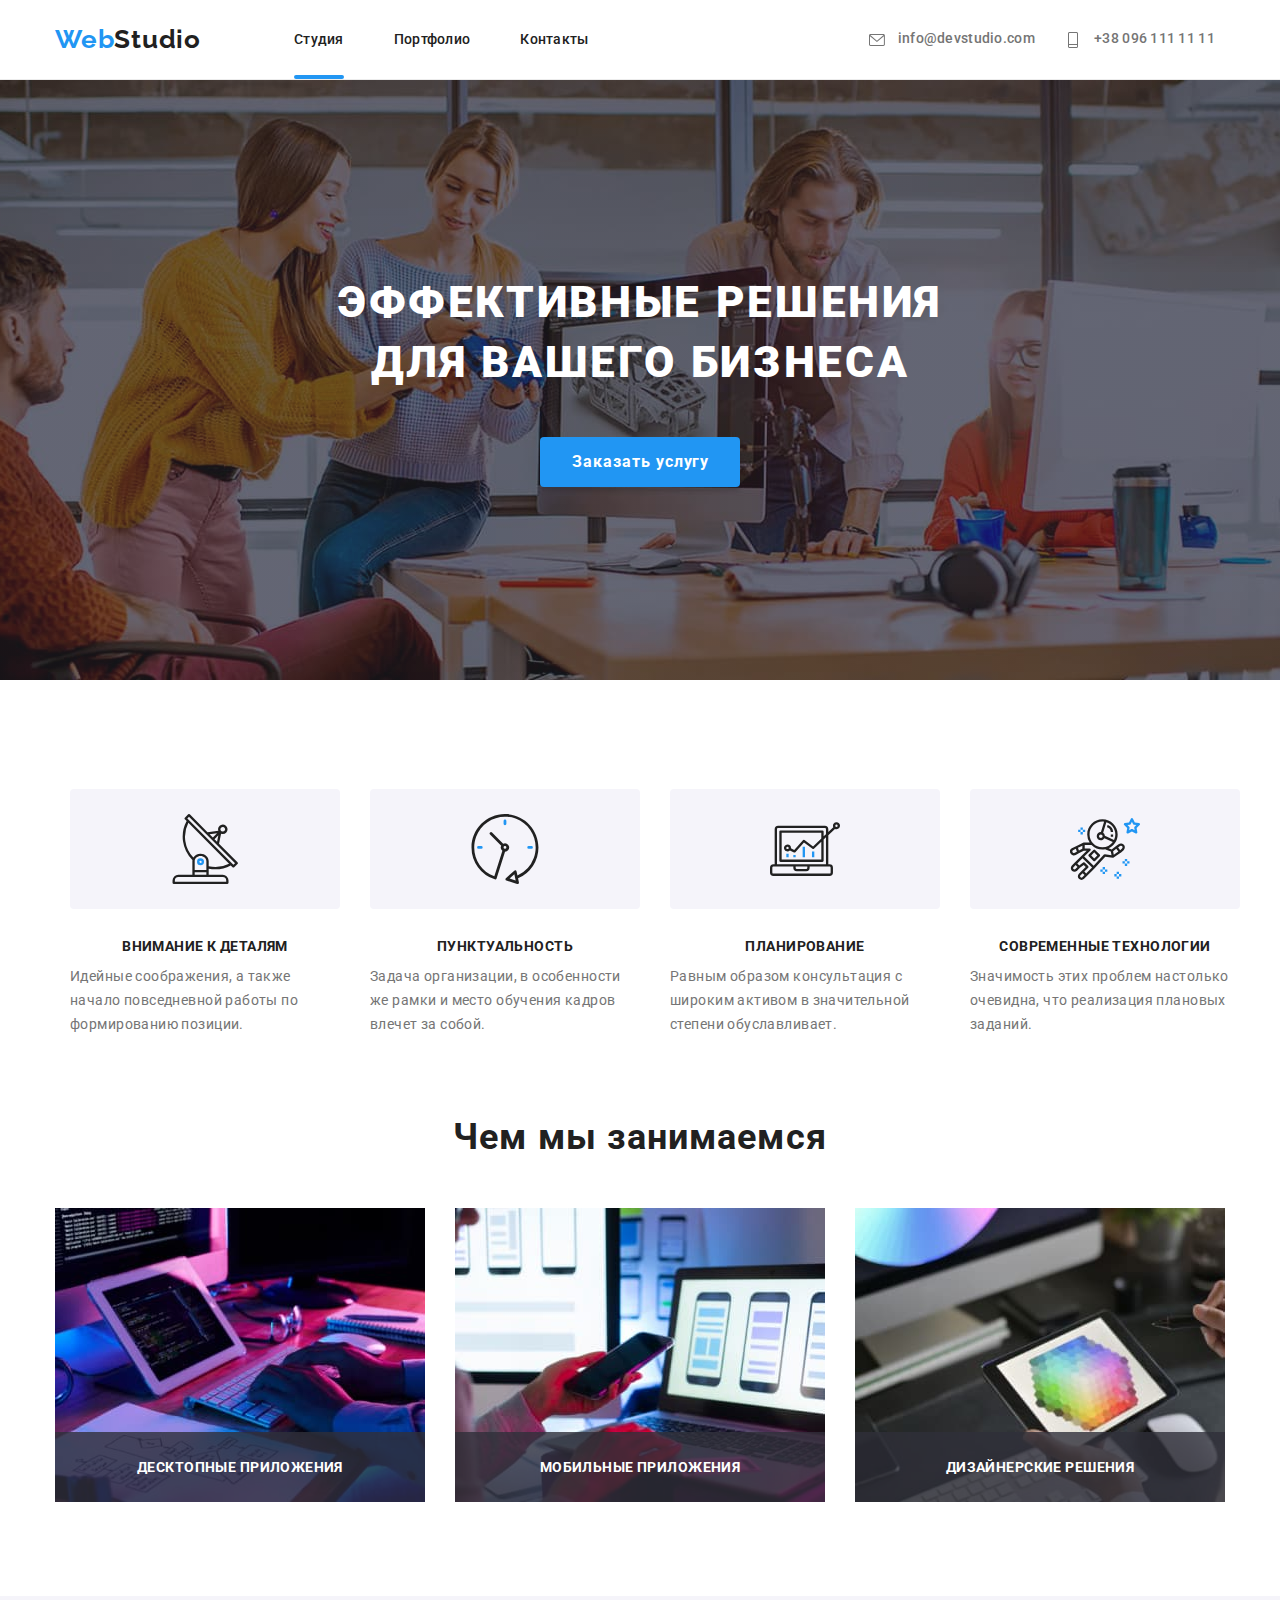
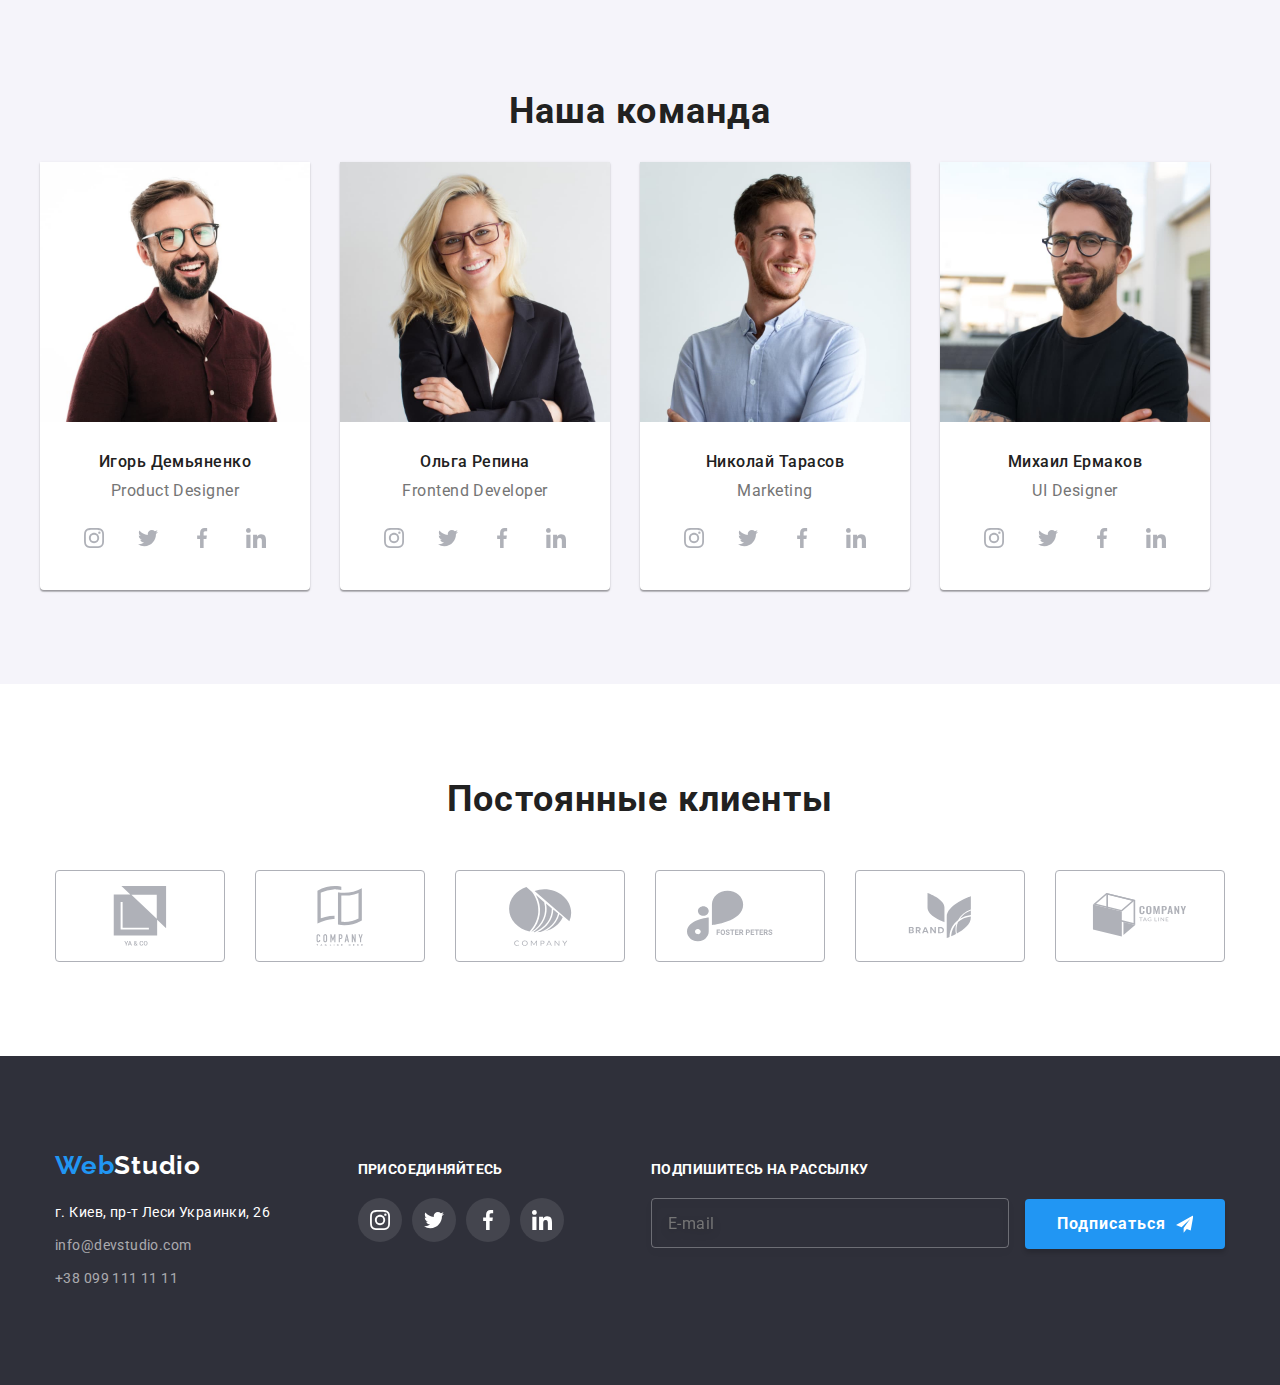
==== index.html @ fda8f85c "Initial commit" ====
<!DOCTYPE html>
<html lang="ru">
  <head>
    <meta charset="UTF-8" />
    <meta http-equiv="X-UA-Compatible" content="IE=edge" />
    <meta name="viewport" content="width=device-width, initial-scale=1.0" />
    <link
      rel="stylesheet"
      href="https://cdnjs.cloudflare.com/ajax/libs/modern-normalize/1.1.0/modern-normalize.css"
    />
    <link rel="stylesheet" href="./css/main.min.css" />
    <title>WebStudio - Главная</title>
  </head>
  <body>
    <header class="header">
      <div class="container header__flex-wrapper">
        <a class="link studio-logo" href="./index.html">
          <span>Web</span><span class="studio-logo__second-part--black">Studio</span>
        </a>

        <button class="menu-toggle menu-toggle__open js-open-menu">
          <svg class="icon menu-toggle__open-icon">
            <use href="./images/icons.svg#icon-habmurger-menu"></use>
          </svg>
        </button>

        <div class="menu-container js-menu-container" id="menu-container" data-menu>
          <div class="menu-container__inner-wrapper">
            <button class="menu-toggle menu-toggle__close js-close-menu">
              <svg class="icon menu-toggle__close-icon">
                <use href="./images/icons.svg#icon-close-menu"></use>
              </svg>
            </button>

            <nav>
              <ul class="header__submenu header-nav">
                <li class="header-nav__item">
                  <a class="link current" href="./index.html">Студия</a>
                </li>
                <li class="header-nav__item">
                  <a class="link" href="./portfolio.html">Портфолио</a>
                </li>
                <li class="header-nav__item">
                  <a class="link" href="#footer">Контакты</a>
                </li>
              </ul>
            </nav>

            <ul class="header__submenu header-contacts">
              <li class="header-contacts__item">
                <a class="link" href="mailto:info@devstudio.com">
                  <svg class="icon header-contacts__icon">
                    <use href="./images/icons.svg#icon-email"></use>
                  </svg>
                  info@devstudio.com
                </a>
              </li>
              <li class="header-contacts__item">
                <a class="link" href="tel:+380961111111">
                  <svg class="icon header-contacts__icon">
                    <use href="./images/icons.svg#icon-phone"></use>
                  </svg>
                  +38 096 111 11 11
                </a>
              </li>
            </ul>

            <div class="header__submenu header-social-media">
              <a class="link" href="#">Instagram</a>
              |
              <a class="link" href="#">Twitter</a>
              |
              <a class="link" href="#">Facebook</a>
              |
              <a class="link" href="#">LinkedIn</a>
            </div>
          </div>
        </div>
      </div>
    </header>

    <section id="solutions" class="hero-section">
      <div class="container hero-section__flex-wrapper">
        <div class="hero-section__inner">
          <h1 class="hero-section__title">Эффективные решения для вашего бизнеса</h1>
          <button type="button hero-section__button" data-modal-open class="button">
            Заказать услугу
          </button>
        </div>
      </div>
    </section>

    <main>
      <section id="our-advantages" class="advantages-section">
        <div class="container">
          <h2 hidden class="section__title">Наши преимущества</h2>
          <ul class="advantages-section__flex-wrapper">
            <li class="advantages-item">
              <div class="advantages-item__icon-wrapper">
                <svg class="advantages-item__icon">
                  <use href="./images/icons.svg#icon-antenna"></use>
                </svg>
              </div>
              <h3 class="advantages-item__title">Внимание к деталям</h3>
              <p>
                Идейные соображения, а также начало повседневной работы по формированию позиции.
              </p>
            </li>
            <li class="advantages-item">
              <div class="advantages-item__icon-wrapper">
                <svg class="advantages-item__icon">
                  <use href="./images/icons.svg#icon-clock"></use>
                </svg>
              </div>
              <h3 class="advantages-item__title">Пунктуальность</h3>
              <p>
                Задача организации, в особенности же рамки и место обучения кадров влечет за собой.
              </p>
            </li>
            <li class="advantages-item">
              <div class="advantages-item__icon-wrapper">
                <svg class="advantages-item__icon">
                  <use href="./images/icons.svg#icon-diagram"></use>
                </svg>
              </div>
              <h3 class="advantages-item__title">Планирование</h3>
              <p>
                Равным образом консультация с широким активом в значительной степени обуславливает.
              </p>
            </li>
            <li class="advantages-item">
              <div class="advantages-item__icon-wrapper">
                <svg class="advantages-item__icon">
                  <use href="./images/icons.svg#icon-astronaut"></use>
                </svg>
              </div>
              <h3 class="advantages-item__title">Современные технологии</h3>
              <p>Значимость этих проблем настолько очевидна, что реализация плановых заданий.</p>
            </li>
          </ul>
        </div>
      </section>

      <section id="our-work" class="section our-work-section">
        <div class="container">
          <h2 class="section__title">Чем мы занимаемся</h2>
          <ul class="our-work-section__flex-wrapper">
            <li class="our-work-item">
              <div class="our-work-item__img-thumb">
                <img
                  class="our-work-item__img"
                  src="./images/img-section-what-we-do-1.jpg"
                  alt="Программист в процессе работы над кодом"
                />
                <div class="our-work-item__img-caption-over">
                  <h3 class="our-work-item__caption">Десктопные приложения</h3>
                </div>
              </div>
            </li>
            <li class="our-work-item">
              <div class="our-work-item__img-thumb">
                <img
                  class="our-work-item__img"
                  src="./images/img-section-what-we-do-2.jpg"
                  alt="Дизайнер создает интерфейс мобильного приложения"
                />
                <div class="our-work-item__img-caption-over">
                  <h3 class="our-work-item__caption">Мобильные приложения</h3>
                </div>
              </div>
            </li>
            <li class="our-work-item">
              <div class="our-work-item__img-thumb">
                <img
                  class="our-work-item__img"
                  src="./images/img-section-what-we-do-3.jpg"
                  alt="Дизайнер работает с цветовой палитрой"
                />
                <div class="our-work-item__img-caption-over">
                  <h3 class="our-work-item__caption">Дизайнерские решения</h3>
                </div>
              </div>
            </li>
          </ul>
        </div>
      </section>

      <section id="our-team-section" class="our-team-section">
        <div class="container">
          <h2 class="section__title">Наша команда</h2>

          <ul class="cards-set">
            <li class="team-member-card">
              <img
                class="team-member-card__img"
                src="./images/img-our-team-1.jpg"
                alt="фото: Игорь Демьяненко"
              />

              <div class="team-member-card__text">
                <p class="team-member-card__title">Игорь Демьяненко</p>
                <span class="team-member-card__caption">Product Designer</span>

                <ul class="social-media">
                  <li class="social-media__icon-wrapper">
                    <a class="social-media__link" href="#">
                      <svg class="social-media__icon">
                        <use href="./images/icons.svg#icon-social-instagram"></use>
                      </svg>
                    </a>
                  </li>
                  <li class="social-media__icon-wrapper">
                    <a class="social-media__link" href="#">
                      <svg class="social-media__icon">
                        <use href="./images/icons.svg#icon-social-twitter"></use>
                      </svg>
                    </a>
                  </li>
                  <li class="social-media__icon-wrapper">
                    <a class="social-media__link" href="#">
                      <svg class="social-media__icon">
                        <use href="./images/icons.svg#icon-social-facebook"></use>
                      </svg>
                    </a>
                  </li>
                  <li class="social-media__icon-wrapper">
                    <a class="social-media__link" href="#">
                      <svg class="social-media__icon">
                        <use href="./images/icons.svg#icon-social-linkedin"></use>
                      </svg>
                    </a>
                  </li>
                </ul>
              </div>
            </li>

            <li class="team-member-card">
              <img
                class="team-member-card__img"
                src="./images/img-our-team-2.jpg"
                alt="фото: Ольга Репина"
              />
              <div class="team-member-card__text">
                <p class="team-member-card__title">Ольга Репина</p>
                <span class="team-member-card__caption">Frontend Developer</span>
                <ul class="social-media">
                  <li class="social-media__icon-wrapper">
                    <a class="social-media__link" href="#">
                      <svg class="social-media__icon">
                        <use href="./images/icons.svg#icon-social-instagram"></use>
                      </svg>
                    </a>
                  </li>
                  <li class="social-media__icon-wrapper">
                    <a class="social-media__link" href="#">
                      <svg class="social-media__icon">
                        <use href="./images/icons.svg#icon-social-twitter"></use>
                      </svg>
                    </a>
                  </li>
                  <li class="social-media__icon-wrapper">
                    <a class="social-media__link" href="#">
                      <svg class="social-media__icon">
                        <use href="./images/icons.svg#icon-social-facebook"></use>
                      </svg>
                    </a>
                  </li>
                  <li class="social-media__icon-wrapper">
                    <a class="social-media__link" href="#">
                      <svg class="social-media__icon">
                        <use href="./images/icons.svg#icon-social-linkedin"></use>
                      </svg>
                    </a>
                  </li>
                </ul>
              </div>
            </li>

            <li class="team-member-card">
              <img
                class="team-member-card__img"
                src="./images/img-our-team-3.jpg"
                alt="фото: Николай Тарасов"
              />
              <div class="team-member-card__text">
                <p class="team-member-card__title">Николай Тарасов</p>
                <span class="team-member-card__caption">Marketing</span>
                <ul class="social-media">
                  <li class="social-media__icon-wrapper">
                    <a class="social-media__link" href="#">
                      <svg class="social-media__icon">
                        <use href="./images/icons.svg#icon-social-instagram"></use>
                      </svg>
                    </a>
                  </li>
                  <li class="social-media__icon-wrapper">
                    <a class="social-media__link" href="#">
                      <svg class="social-media__icon">
                        <use href="./images/icons.svg#icon-social-twitter"></use>
                      </svg>
                    </a>
                  </li>
                  <li class="social-media__icon-wrapper">
                    <a class="social-media__link" href="#">
                      <svg class="social-media__icon">
                        <use href="./images/icons.svg#icon-social-facebook"></use>
                      </svg>
                    </a>
                  </li>
                  <li class="social-media__icon-wrapper">
                    <a class="social-media__link" href="#">
                      <svg class="social-media__icon">
                        <use href="./images/icons.svg#icon-social-linkedin"></use>
                      </svg>
                    </a>
                  </li>
                </ul>
              </div>
            </li>

            <li class="team-member-card">
              <img
                class="team-member-card__img"
                src="./images/img-our-team-4.jpg"
                alt="фото: Михаил Ермаков"
              />
              <div class="team-member-card__text">
                <p class="team-member-card__title">Михаил Ермаков</p>
                <span class="team-member-card__caption">UI Designer</span>
                <ul class="social-media">
                  <li class="social-media__icon-wrapper">
                    <a class="social-media__link" href="#">
                      <svg class="social-media__icon">
                        <use href="./images/icons.svg#icon-social-instagram"></use>
                      </svg>
                    </a>
                  </li>
                  <li class="social-media__icon-wrapper">
                    <a class="social-media__link" href="#">
                      <svg class="social-media__icon">
                        <use href="./images/icons.svg#icon-social-twitter"></use>
                      </svg>
                    </a>
                  </li>
                  <li class="social-media__icon-wrapper">
                    <a class="social-media__link" href="#">
                      <svg class="social-media__icon">
                        <use href="./images/icons.svg#icon-social-facebook"></use>
                      </svg>
                    </a>
                  </li>
                  <li class="social-media__icon-wrapper">
                    <a class="social-media__link" href="#">
                      <svg class="social-media__icon">
                        <use href="./images/icons.svg#icon-social-linkedin"></use>
                      </svg>
                    </a>
                  </li>
                </ul>
              </div>
            </li>
          </ul>
        </div>
      </section>

      <section id="our-customers" class="our-customers-section">
        <div class="container">
          <h2 class="section__title">Постоянные клиенты</h2>
          <ul class="our-customers-section__flex-wrapper">
            <li class="our-customers__item">
              <a class="our-customers__link" href="#">
                <svg class="our-customers__icon">
                  <use href="./images/icons.svg#icon-brand-yaco"></use>
                </svg>
              </a>
            </li>
            <li class="our-customers__item">
              <a class="our-customers__link" href="#">
                <svg class="our-customers__icon">
                  <use href="./images/icons.svg#icon-brand-company1"></use>
                </svg>
              </a>
            </li>
            <li class="our-customers__item">
              <a class="our-customers__link" href="#">
                <svg class="our-customers__icon">
                  <use href="./images/icons.svg#icon-brand-company2"></use>
                </svg>
              </a>
            </li>
            <li class="our-customers__item">
              <a class="our-customers__link" href="#">
                <svg class="our-customers__icon">
                  <use href="./images/icons.svg#icon-brand-fosterpeters"></use>
                </svg>
              </a>
            </li>
            <li class="our-customers__item">
              <a class="our-customers__link" href="#">
                <svg class="our-customers__icon">
                  <use href="./images/icons.svg#icon-brand-brand"></use>
                </svg>
              </a>
            </li>
            <li class="our-customers__item">
              <a class="our-customers__link" href="#">
                <svg class="our-customers__icon">
                  <use href="./images/icons.svg#icon-brand-company3"></use>
                </svg>
              </a>
            </li>
          </ul>
        </div>
      </section>
    </main>

    <footer id="footer">
      <div class="container footer__flex-wrapper">
        <div class="footer__subsection">
          <a class="studio-logo link" href="./index.html">
            <span>Web</span><span class="studio-logo__second-part--white">Studio</span>
          </a>
          <address>
            <ul class="footer-contacts">
              <li class="footer-contacts__item">
                <a class="link" href="https://goo.gl/maps/Uex1Hu8hUSsigpkb6"
                  >г. Киев, пр-т Леси Украинки, 26</a
                >
              </li>
              <li class="footer-contacts__item">
                <a class="footer-contacts__link" href="mailto:info@devstudio.com"
                  >info@devstudio.com</a
                >
              </li>
              <li class="footer-contacts__item">
                <a class="footer-contacts__link" href="tel:+380991111111">+38 099 111 11 11</a>
              </li>
            </ul>
          </address>
        </div>
        <div class="footer__social-links footer__subsection">
          <h3 class="footer__subtitle">Присоединяйтесь</h3>
          <ul class="social-media">
            <li class="social-media__icon-wrapper">
              <a class="social-media__link--dark" href="#">
                <svg class="social-media__icon">
                  <use href="./images/icons.svg#icon-social-instagram"></use>
                </svg>
              </a>
            </li>
            <li class="social-media__icon-wrapper">
              <a class="social-media__link--dark" href="#">
                <svg class="social-media__icon">
                  <use href="./images/icons.svg#icon-social-twitter"></use>
                </svg>
              </a>
            </li>
            <li class="social-media__icon-wrapper">
              <a class="social-media__link--dark" href="#">
                <svg class="social-media__icon">
                  <use href="./images/icons.svg#icon-social-facebook"></use>
                </svg>
              </a>
            </li>
            <li class="social-media__icon-wrapper">
              <a class="social-media__link--dark" href="#">
                <svg class="social-media__icon">
                  <use href="./images/icons.svg#icon-social-linkedin"></use>
                </svg>
              </a>
            </li>
          </ul>
        </div>

        <div class="footer__subscribe-form footer__subsection">
          <h3 class="footer__subtitle">Подпишитесь на рассылку</h3>
          <label hidden>E-mail</label>
          <form>
            <input
              class="subscribe-form__input"
              type="email"
              name="subscribe"
              placeholder="E-mail"
            />
            <button class="button subscribe-form__button" type="submit">
              Подписаться
              <svg class="subscribe-form__icon">
                <use href="./images/icons.svg#icon-send"></use>
              </svg>
            </button>
          </form>
        </div>
      </div>
    </footer>

    <div class="backdrop is-hidden" data-modal>
      <div class="modal">
        <h3 class="title">Оставьте свои данные, мы вам перезвоним</h3>

        <div class="fieldset">
          <label for="name">Имя</label>
          <div class="field-inner">
            <input type="text" name="name" id="name" />
            <svg class="icon">
              <use href="./images/icons.svg#icon-person"></use>
            </svg>
          </div>
        </div>

        <div class="fieldset">
          <label for="phone">Телефон</label>
          <div class="field-inner">
            <input type="tel" name="phone" id="phone" />
            <svg class="icon">
              <use href="./images/icons.svg#icon-phone2"></use>
            </svg>
          </div>
        </div>

        <div class="fieldset">
          <label for="e-mail">Почта</label>
          <div class="field-inner">
            <input type="email" name="e-mail" id="e-mail" />
            <svg class="icon">
              <use href="./images/icons.svg#icon-mail"></use>
            </svg>
          </div>
        </div>

        <div class="fieldset">
          <label for="comment">Комментарий</label>
          <div class="field-inner">
            <textarea name="comment" id="comment" rows="4" placeholder="Введите текст"></textarea>
          </div>
        </div>

        <div class="fieldset checkbox">
          <div class="checkbox-control">
            <input class="checkbox-input" type="checkbox" name="accept" id="accept" hidden />
            <svg class="icon checkbox-icon">
              <use href="./images/icons.svg#icon-accepted"></use>
            </svg>
          </div>

          <label for="accept"
            >Соглашаюсь с рассылкой и принимаю <a class="link" href="#">Условия договора</a></label
          >
        </div>

        <button class="button" type="submit">Отправить</button>

        <button class="btn-close-modal" type="button" data-modal-close>
          <svg class="icon">
            <use href="./images/icons.svg#icon-cross-close"></use>
          </svg>
        </button>
      </div>
    </div>

    <script src="./js/mobile-menu.js"></script>
    <script src="./js/modal.js"></script>
  </body>
</html>
---- css/main.min.css ----
@import"https://fonts.googleapis.com/css2?family=Raleway:wght@700&family=Roboto:wght@400;500;700;900&display=swap";:root{--brand-black: #212121;--brand-blue: #2196F3;--dark-blue: #188CE8;--dark-gray: #2F303A;--light-gray: #757575;--icon-gray: #AFB1B8;--light-pink: #ECECEC;--white: #FFFFFF;--transparent-gray: rgba(39, 12, 12, 0.6);--one-more-gray: rgba(255, 255, 255, 0.6)}*,*::after,*::before{box-sizing:inherit}ul{list-style:none;padding-left:0;margin:0}a{text-decoration:none;margin:0;padding:0}img{display:block;max-width:100%;height:auto}address{font-style:normal}h1,h2,h3,h4,h5,h6,p{margin:0}.current{position:relative}.current:after{content:"";position:absolute;bottom:-32px;left:0;width:100%;height:4px;border-radius:50px;border:2px solid var(--brand-blue);background-color:var(--brand-blue)}html{box-sizing:border-box}body{padding-top:60px;margin:0;font-family:"Roboto",sans-serif;font-style:normal;background-color:var(--white);color:var(--brand-black)}@media screen and (min-width: 768px){body{padding-top:80px}}.section,footer,.portfolio-section,.our-customers-section,.our-team-section,.our-work-section,.advantages-section{padding-top:60px;padding-bottom:60px}@media screen and (min-width: 1200px){.section,footer,.portfolio-section,.our-customers-section,.our-team-section,.our-work-section,.advantages-section{padding-top:94px;padding-bottom:94px}}.section__title{margin-bottom:50px;text-align:center;font-weight:700;font-size:28px;line-height:1.17;letter-spacing:.03em}@media screen and (max-width: 1199px){.section__title{margin-bottom:30px}}@media screen and (min-width: 1200px){.section__title{font-size:36px}}.subtitle,.footer__subtitle,.advantages-item__title{font-weight:700;font-size:14px;line-height:1.14;letter-spacing:.03em;text-transform:uppercase}.button{cursor:pointer;width:200px;height:50px;padding:10px 32px;background-color:var(--brand-blue);color:var(--white);border:none;border-radius:4px;box-shadow:0px 4px 4px rgba(0,0,0,.15);font-weight:700;font-size:16px;line-height:1.88;letter-spacing:.06em;white-space:nowrap;transition:background-color 250ms cubic-bezier(0.4, 0, 0.2, 1)}.button:focus,.button:hover{background-color:var(--dark-blue);outline-color:var(--brand-blue)}.link,.footer-contacts__link,.social-media__link,.social-media__link--dark{text-decoration:none;color:inherit;transition:color 250ms cubic-bezier(0.4, 0, 0.2, 1)}.link:active,.footer-contacts__link:active,.social-media__link:active,.social-media__link--dark:active,.link:focus,.footer-contacts__link:focus,.social-media__link:focus,.social-media__link--dark:focus,.link:hover,.footer-contacts__link:hover,.social-media__link:hover,.social-media__link--dark:hover{color:var(--brand-blue);outline:none}.container{max-width:1600px;height:100%;margin:0 auto;padding:0 15px}@media screen and (max-width: 479px){.container{min-width:320px}}@media screen and (min-width: 480px){.container{width:480px}}@media screen and (min-width: 768px){.container{width:768px}}@media screen and (min-width: 1200px){.container{width:1200px}}.social-media{display:flex;flex-direction:row;justify-content:space-between;align-items:center;gap:10px;width:206px;margin:0 auto}.social-media__icon-wrapper{width:44px;height:44px}.social-media__icon{width:20px;height:20px}.social-media__link,.social-media__link--dark{display:block;padding:12px;width:100%;height:100%;border:none;border-radius:50%;fill:var(--icon-gray);transition:background-color 250ms cubic-bezier(0.4, 0, 0.2, 1),fill 250ms cubic-bezier(0.4, 0, 0.2, 1)}.social-media__link:focus,.social-media__link--dark:focus,.social-media__link:hover,.social-media__link--dark:hover{background-color:var(--brand-blue);fill:var(--white)}.social-media__link--dark{background-color:rgba(255,255,255,.1);fill:var(--white);transition:background-color 250ms cubic-bezier(0.4, 0, 0.2, 1)}.social-media__link--dark:focus,.social-media__link--dark:hover{background-color:var(--brand-blue)}.cards-set{display:flex;flex-wrap:wrap}@media screen and (min-width: 768px){.cards-set{margin-top:-30px;margin-left:-15px;margin-right:-15px;align-items:stretch}}.our-team-section .cards-set{gap:30px}.card,.product-card,.team-member-card{font-style:normal;background:var(--white)}.card:hover .img-caption-over,.product-card:hover .img-caption-over,.team-member-card:hover .img-caption-over{transform:translateY(-294px)}.header{position:fixed;top:0;width:100%;height:60px;z-index:5;padding-top:16px;padding-bottom:16px;background-color:var(--white);border-bottom:1px solid var(--light-pink)}@media screen and (min-width: 768px){.header{height:80px}}@media screen and (min-width: 1200px){.header{height:80px}}.header__flex-wrapper{position:relative}@media screen and (min-width: 768px){.header__flex-wrapper{display:flex;flex-direction:row;justify-content:space-between;align-items:center}}.header__submenu{font-weight:500;font-size:14px;line-height:1.14;letter-spacing:.02em}@media screen and (min-width: 768px){.header__submenu{display:flex;flex-direction:row;justify-content:space-between;align-items:center}}.header-social-media{display:none}.studio-logo{margin-top:0;font-family:"Raleway";font-weight:700;font-size:26px;line-height:1.19;letter-spacing:.03em;color:var(--brand-blue)}@media screen and (min-width: 768px)and (max-width: 1199px){.studio-logo{font-size:24px}}.studio-logo__second-part--black{color:var(--brand-black)}.studio-logo__second-part--white{color:var(--white)}.header-nav{margin-left:88px}@media screen and (min-width: 1200px){.header-nav{margin-left:93px}}@media screen and (min-width: 768px){.header-nav__item:not(:last-of-type){margin-right:50px}}.header-contacts:last-of-type{color:var(--light-gray)}@media screen and (min-width: 768px)and (max-width: 1199px){.header-contacts{display:flex;flex-direction:column;justify-content:center;align-items:flex-start;gap:10px;margin-left:82px;font-size:12px}}@media screen and (min-width: 1200px){.header-contacts{margin-left:280px}}@media screen and (min-width: 1200px){.header-contacts__item:first-of-type{margin-right:30px}}.header-contacts__icon{width:16px;height:16px;margin-right:10px;vertical-align:middle;fill:currentColor}@media screen and (min-width: 768px)and (max-width: 1199px){.header-contacts__icon{width:14px;height:14px;margin-right:8px}}.hero-section{max-width:1600px;height:400px;margin-left:auto;margin-right:auto;background-color:var(--dark-gray);background-image:linear-gradient(to right, rgba(47, 48, 58, 0.4), rgba(47, 48, 58, 0.4)),url(../images/img-hero-section-bg.jpg);background-size:cover;background-position:center;background-repeat:no-repeat}@media screen and (min-width: 1200px){.hero-section{height:600px;font-size:44px;line-height:1.36}}.hero-section__flex-wrapper{display:flex;flex-direction:column;justify-content:center;align-items:center}.hero-section__inner{text-align:center}.hero-section__title{margin-bottom:30px;font-weight:900;font-size:26px;line-height:1.62;letter-spacing:.06em;text-transform:uppercase;color:var(--white)}@media screen and (min-width: 768px){.hero-section__title{max-width:696px;font-size:44px;line-height:1.36}}@media screen and (min-width: 1200px){.advantages-section{padding-bottom:0}}@media screen and (min-width: 768px){.advantages-section__flex-wrapper{display:flex;flex-direction:row;justify-content:start;align-items:flex-start;flex-wrap:wrap;margin:-15px}}.advantages-item{width:100%;font-size:14px;line-height:1.71;letter-spacing:.03em;color:var(--light-gray)}@media screen and (max-width: 767px){.advantages-item:not(:last-child){margin-bottom:30px}}@media screen and (max-width: 479px){.advantages-item{width:100%}}@media screen and (max-width: 767px){.advantages-item .advantages-item+.advantages-item{margin-top:30px}}@media screen and (min-width: 480px)and (max-width: 767px){.advantages-item{width:450px}}@media screen and (min-width: 768px)and (max-width: 1199px){.advantages-item{flex-basis:calc(50% - 30px);margin-left:30px;margin-top:30px}}@media screen and (min-width: 1200px){.advantages-item{flex-basis:calc(25% - 30px);margin-left:30px;margin-top:30px}}.advantages-item__icon-wrapper{display:flex;flex-direction:row;justify-content:center;align-items:center;height:120px;margin-bottom:30px;background:#f5f4fa;border:none;border-radius:4px}.advantages-item__icon{width:70px;height:70px}.advantages-item__title{margin-bottom:10px;color:var(--brand-black)}@media screen and (min-width: 768px){.advantages-item__title{text-align:center}}@media screen and (max-width: 1199px){.our-work-section{display:none}}.our-work-section__flex-wrapper{display:flex;flex-direction:row;justify-content:space-between;align-items:center}.our-work-item:not(:last-child){margin-right:30px}.our-work-item__img{width:370px;height:294px}.our-work-item__img-thumb{position:relative}.our-work-item__img-caption-over{position:absolute;bottom:0;padding:27px;width:100%;text-align:center;color:var(--white);background-color:rgba(47,48,58,.8)}.our-work-item__caption{font-size:14px;line-height:16px;letter-spacing:.03em;text-transform:uppercase}.our-team-section{background-color:#f5f4fa}@media screen and (min-width: 768px){.our-team-section .section__title{margin-bottom:60px}}.team-member-card{box-shadow:0px 1px 3px rgba(0,0,0,.12),0px 1px 1px rgba(0,0,0,.14),0px 2px 1px rgba(0,0,0,.2);border-radius:0px 0px 4px 4px;margin:0;text-align:center}@media screen and (max-width: 479px){.team-member-card__img{width:100%}}@media screen and (min-width: 480px){.team-member-card__img{width:450px}}@media screen and (min-width: 768px){.team-member-card__img{width:354px}}@media screen and (min-width: 1200px){.team-member-card__img{width:270px}}.team-member-card__text{padding:30px 32px 30px}.team-member-card__title{margin-bottom:10px;font-weight:500;font-size:16px;line-height:1.19;text-align:center;letter-spacing:.03em}.team-member-card__caption{display:inline-block;margin-bottom:16px;font-size:16px;line-height:1.19;letter-spacing:.03em;color:var(--light-gray)}.our-customers-section__flex-wrapper{display:flex;flex-direction:row;justify-content:center;align-items:center;flex-wrap:wrap;margin-left:-30px;margin-top:-30px}.our-customers__item{height:92px;flex-basis:calc(50% - 30px);margin-left:30px;margin-top:30px}@media screen and (min-width: 768px){.our-customers__item{flex-basis:calc(33.3333333333% - 30px)}}@media screen and (min-width: 1200px){.our-customers__item{flex-basis:calc(16.6666666667% - 30px)}}.our-customers__item .our-customers__item+.our-customers__item{margin-left:30px}.our-customers__link{display:flex;flex-direction:row;justify-content:center;align-items:center;width:100%;height:100%;border:1px solid var(--icon-gray);border-radius:4px;fill:var(--icon-gray)}.our-customers__link:focus,.our-customers__link:hover{border-color:var(--brand-blue);fill:var(--brand-blue);outline-color:var(--brand-blue);transition:fill 250ms cubic-bezier(0.4, 0, 0.2, 1),border-color 250ms cubic-bezier(0.4, 0, 0.2, 1)}.our-customers__icon{width:106px;height:60px}.portfolio-section{background-color:var(--white)}.product-filter{margin-bottom:50px;display:flex;flex-direction:row;justify-content:start;align-items:center;flex-wrap:wrap;row-gap:15px}.product-filter__item:not(:last-of-type){margin-right:8px}.product-filter__button{padding:6px 22px;background:#f5f4fa;border:none;border-radius:4px;font-weight:500;font-size:16px;line-height:1.63;letter-spacing:.03em;white-space:nowrap;transition:background-color 250ms cubic-bezier(0.4, 0, 0.2, 1),color 250ms cubic-bezier(0.4, 0, 0.2, 1),box-shadow 250ms cubic-bezier(0.4, 0, 0.2, 1)}.product-filter__button:hover,.product-filter__button:active,.product-filter__button:focus{background-color:var(--brand-blue);color:var(--white);box-shadow:0px 3px 1px rgba(0,0,0,.1),0px 1px 2px rgba(0,0,0,.08),0px 2px 2px rgba(0,0,0,.12)}.product-card{margin-bottom:30px;transition:box-shadow 250ms cubic-bezier(0.4, 0, 0.2, 1)}@media screen and (max-width: 767px){.product-card:nth-child(2n){margin-right:0}}@media screen and (min-width: 768px){.product-card{display:flex;flex-direction:column;align-items:stretch;width:calc((100% - 60px)/2);margin:15px}}@media screen and (min-width: 1200px){.product-card{width:calc((100% - 90px)/3)}}.product-card:hover{cursor:pointer;box-shadow:0px 1px 1px rgba(0,0,0,.12),0px 4px 4px rgba(0,0,0,.06),1px 4px 6px rgba(0,0,0,.16)}.product-card:hover .product-card__img-caption-over{transform:translateY(-294px)}.product-card__img{max-width:100%;margin:0;padding:0}.product-card__img-thumb{position:relative;overflow:hidden}.product-card__img-caption-over{position:absolute;width:100%;height:100%;padding:24px;color:var(--white);background-color:var(--brand-blue);opacity:.9;font-size:18px;line-height:1.56;letter-spacing:.03em;bottom:-294px;left:0;transition:transform 250ms cubic-bezier(0.4, 0, 0.2, 1)}.product-card__text{padding:20px 24px;border-left:1px solid #eee;border-right:1px solid #eee;border-bottom:1px solid #eee}@media screen and (min-width: 768px){.product-card__text{flex:auto}}.product-card__title{margin-bottom:3px;font-weight:700;font-size:18px;line-height:2;letter-spacing:.06em;color:var(--brand-black)}.product-card__caption{font-size:16px;line-height:1.9;letter-spacing:.03em;color:var(--light-gray)}footer{background:var(--dark-gray)}@media screen and (max-width: 767px){.footer__flex-wrapper{display:flex;flex-direction:column;justify-content:space-between;align-items:center;gap:60px}}@media screen and (min-width: 768px)and (max-width: 1199px){.footer__flex-wrapper{display:flex;flex-direction:row;justify-content:space-around;align-items:center;flex-wrap:wrap;gap:60px}}@media screen and (min-width: 1200px){.footer__flex-wrapper{display:flex;flex-direction:row;justify-content:space-between;align-items:baseline}}.footer__subsection{text-align:center}@media screen and (max-width: 767px){.footer__subsection{width:100%}}@media screen and (min-width: 768px)and (max-width: 1199px){.footer__subsection{width:auto;display:flex;flex-direction:column;justify-content:space-between;align-items:center}}@media screen and (min-width: 1200px){.footer__subsection{width:auto;display:flex;flex-direction:column;justify-content:start;align-items:baseline;text-align:left}}.footer__subtitle{margin-bottom:20px;color:var(--white)}.footer-contacts{font-size:14px;line-height:1.71;letter-spacing:.03em;color:var(--one-more-gray)}.footer-contacts__item:first-of-type{color:var(--white);margin-top:20px}.footer-contacts__item:not(:last-of-type){margin-bottom:9px}.subscribe-form__input{width:100%;height:50px;margin-bottom:20px;padding:15px 16px;font-size:16px;line-height:20px;letter-spacing:.03em;color:var(--one-more-gray);background-color:rgba(0,0,0,0);border:1px solid rgba(255,255,255,.3);filter:drop-shadow(0px 4px 4px rgba(0, 0, 0, 0.15));border-radius:4px}@media screen and (min-width: 768px)and (max-width: 1199px){.subscribe-form__input{display:block;width:450px}}@media screen and (min-width: 1200px){.subscribe-form__input{width:358px;margin-right:12px}}.subscribe-form__button{display:inline-flex;align-items:center}.subscribe-form__icon{width:20px;height:20px;margin-left:10px;fill:var(--white)}.menu-container{display:none;position:absolute;width:100%;height:100vh;z-index:9;background-color:var(--white)}@media screen and (max-width: 767px){.menu-container.is-open{display:block;position:fixed;top:0;left:0;right:0;bottom:0;z-index:9;padding:48px 40px}}@media screen and (min-width: 768px){.menu-container{display:block;position:relative;height:100%;display:flex;flex-direction:row;justify-content:space-between;align-items:center}}@media screen and (min-width: 768px){.menu-container__inner-wrapper{display:flex;flex-direction:row;justify-content:space-between;align-items:center}}.menu-container.is-open .menu-container__inner-wrapper{height:100%;display:flex;flex-direction:column}.menu-container.is-open .menu-container__inner-wrapper .header-nav{margin-left:0;margin-bottom:306px;font-size:40px;line-height:1.18;text-align:left}.menu-container.is-open .menu-container__inner-wrapper .header-nav__item:not(:last-of-type){margin-bottom:32px}.menu-container.is-open .menu-container__inner-wrapper .header-contacts{justify-items:flex-end;display:flex;flex-direction:column-reverse}.menu-container.is-open .menu-container__inner-wrapper .header-contacts__item .header-contacts__icon{display:none}.menu-container.is-open .menu-container__inner-wrapper .header-contacts__item:last-of-type{font-size:34px;line-height:40px;color:var(--brand-blue);margin-bottom:32px}.menu-container.is-open .menu-container__inner-wrapper .header-contacts__item:first-of-type{font-size:24px;line-height:28px;color:var(--light-gray)}.menu-container.is-open .menu-container__inner-wrapper .header-social-media{display:inline-block;margin-top:auto;font-size:18px;line-height:1.22;color:var(--light-gray)}.menu-container.is-open .menu-container__inner-wrapper .header-social-media:not(:last-of-type){margin-right:10px}.menu-container.is-open .menu-container__inner-wrapper .header-social-media .link,.menu-container.is-open .menu-container__inner-wrapper .header-social-media .social-media__link,.menu-container.is-open .menu-container__inner-wrapper .header-social-media .social-media__link--dark,.menu-container.is-open .menu-container__inner-wrapper .header-social-media .footer-contacts__link{color:var(--brand-blue)}.menu-container.is-open .menu-container__inner-wrapper .current:after{display:none}.menu-toggle{position:absolute;border:none;background-color:rgba(0,0,0,0)}.menu-toggle:hover,.menu-toggle:focus{cursor:pointer;fill:var(--brand-blue)}@media screen and (min-width: 768px){.menu-toggle{display:none}}.menu-toggle__open{top:6px;right:15px}.menu-toggle__close{top:20px;right:20px}.menu-toggle__open-icon{width:24px;height:16px}.menu-toggle__close-icon{width:19px;height:19px}.backdrop{position:fixed;z-index:10;top:0;left:0;width:100%;height:100%;background-color:rgba(0,0,0,.2);opacity:1;transition:opacity 250ms cubic-bezier(0.4, 0, 0.2, 1)}.modal{position:absolute;min-width:320px;width:100%;padding:40px;top:50%;left:50%;text-align:center;background-color:var(--white);opacity:1;border-radius:4px;box-shadow:0px 1px 3px rgba(0,0,0,.12),0px 1px 1px rgba(0,0,0,.14),0px 2px 1px rgba(0,0,0,.2);transform:translate(-50%, -50%) scale(1);transition:transform 250ms cubic-bezier(0.4, 0, 0.2, 1)}@media screen and (min-width: 450px)and (max-width: 767px){.modal{width:100%;max-width:450px}}@media screen and (min-width: 768px)and (max-width: 1199px){.modal{width:450px}}@media screen and (min-width: 1200px){.modal{width:528px}}.modal .title{font-weight:700;font-size:20px;line-height:23px;letter-spacing:.03em;text-align:center;text-transform:none;margin-bottom:12px}.modal .fieldset:nth-of-type(-n+3){margin-bottom:10px}.modal .fieldset:nth-of-type(-n+4){text-align:left}.modal input:not([type=checkbox]){width:100%;height:40px;padding-left:40px;border:1px solid rgba(33,33,33,.2);border-radius:4px}.modal label{font-weight:400;font-size:12px;line-height:1.17;letter-spacing:.01em;color:#757575}.modal .field-inner{position:relative;margin-top:4px}.modal .field-inner svg{position:absolute;top:50%;left:15px;transform:translateY(-50%);width:12px;height:12px}.modal textarea{width:100%;height:120px;margin-bottom:20px;padding:12px 16px;resize:none;font-size:14px;line-height:1.39;letter-spacing:.01em;border:1px solid rgba(33,33,33,.2);border-radius:4px}.modal textarea::-moz-placeholder{font-size:14px;line-height:16px;letter-spacing:.01em;color:rgba(117,117,117,.5)}.modal textarea:-ms-input-placeholder{font-size:14px;line-height:16px;letter-spacing:.01em;color:rgba(117,117,117,.5)}.modal textarea::placeholder{font-size:14px;line-height:16px;letter-spacing:.01em;color:rgba(117,117,117,.5)}.modal label[for=accept]{font-size:12px;line-height:1.71;letter-spacing:.03em}@media screen and (min-width: 1200px){.modal label[for=accept]{font-size:14px}}.modal input,.modal textarea{outline:none}.modal input:focus,.modal textarea:focus{border-color:var(--brand-blue)}.modal input:focus+svg,.modal textarea:focus+svg{fill:var(--brand-blue)}.modal button{margin-top:20px}.modal .checkbox{display:flex;justify-content:center;align-items:center;margin:0}.checkbox label{margin:0}.checkbox-control{width:16px;height:15px;margin-right:7px}.checkbox-input{-webkit-appearance:none;-moz-appearance:none;appearance:none}.checkbox-icon{width:16px;height:15px;stroke:rgba(0,0,0,0);stroke-width:.2;fill:rgba(0,0,0,0);border:2px solid #212121;border-radius:2px}.checkbox-input:checked+.checkbox-icon{width:100%;height:100%;stroke:var(--white);stroke-width:.2;fill:var(--white);background-color:var(--brand-blue);border:2px solid var(--brand-blue)}.modal .link,.modal .social-media__link,.modal .social-media__link--dark,.modal .footer-contacts__link{color:var(--brand-blue);text-decoration:underline}.btn-close-modal{position:absolute;top:-12px;right:8px;padding:0;width:30px;height:30px;border:1px solid rgba(0,0,0,.1);border-radius:50%;background-color:rgba(0,0,0,0);transition:fill 250ms cubic-bezier(0.4, 0, 0.2, 1)}.btn-close-modal:hover{fill:var(--brand-blue)}.btn-close-modal .icon{width:11px;height:11px}.backdrop.is-hidden{opacity:0;pointer-events:none}.backdrop.is-hidden .modal{transform:translate(-50%, -50%) scale(0.5)}/*# sourceMappingURL=main.min.css.map */
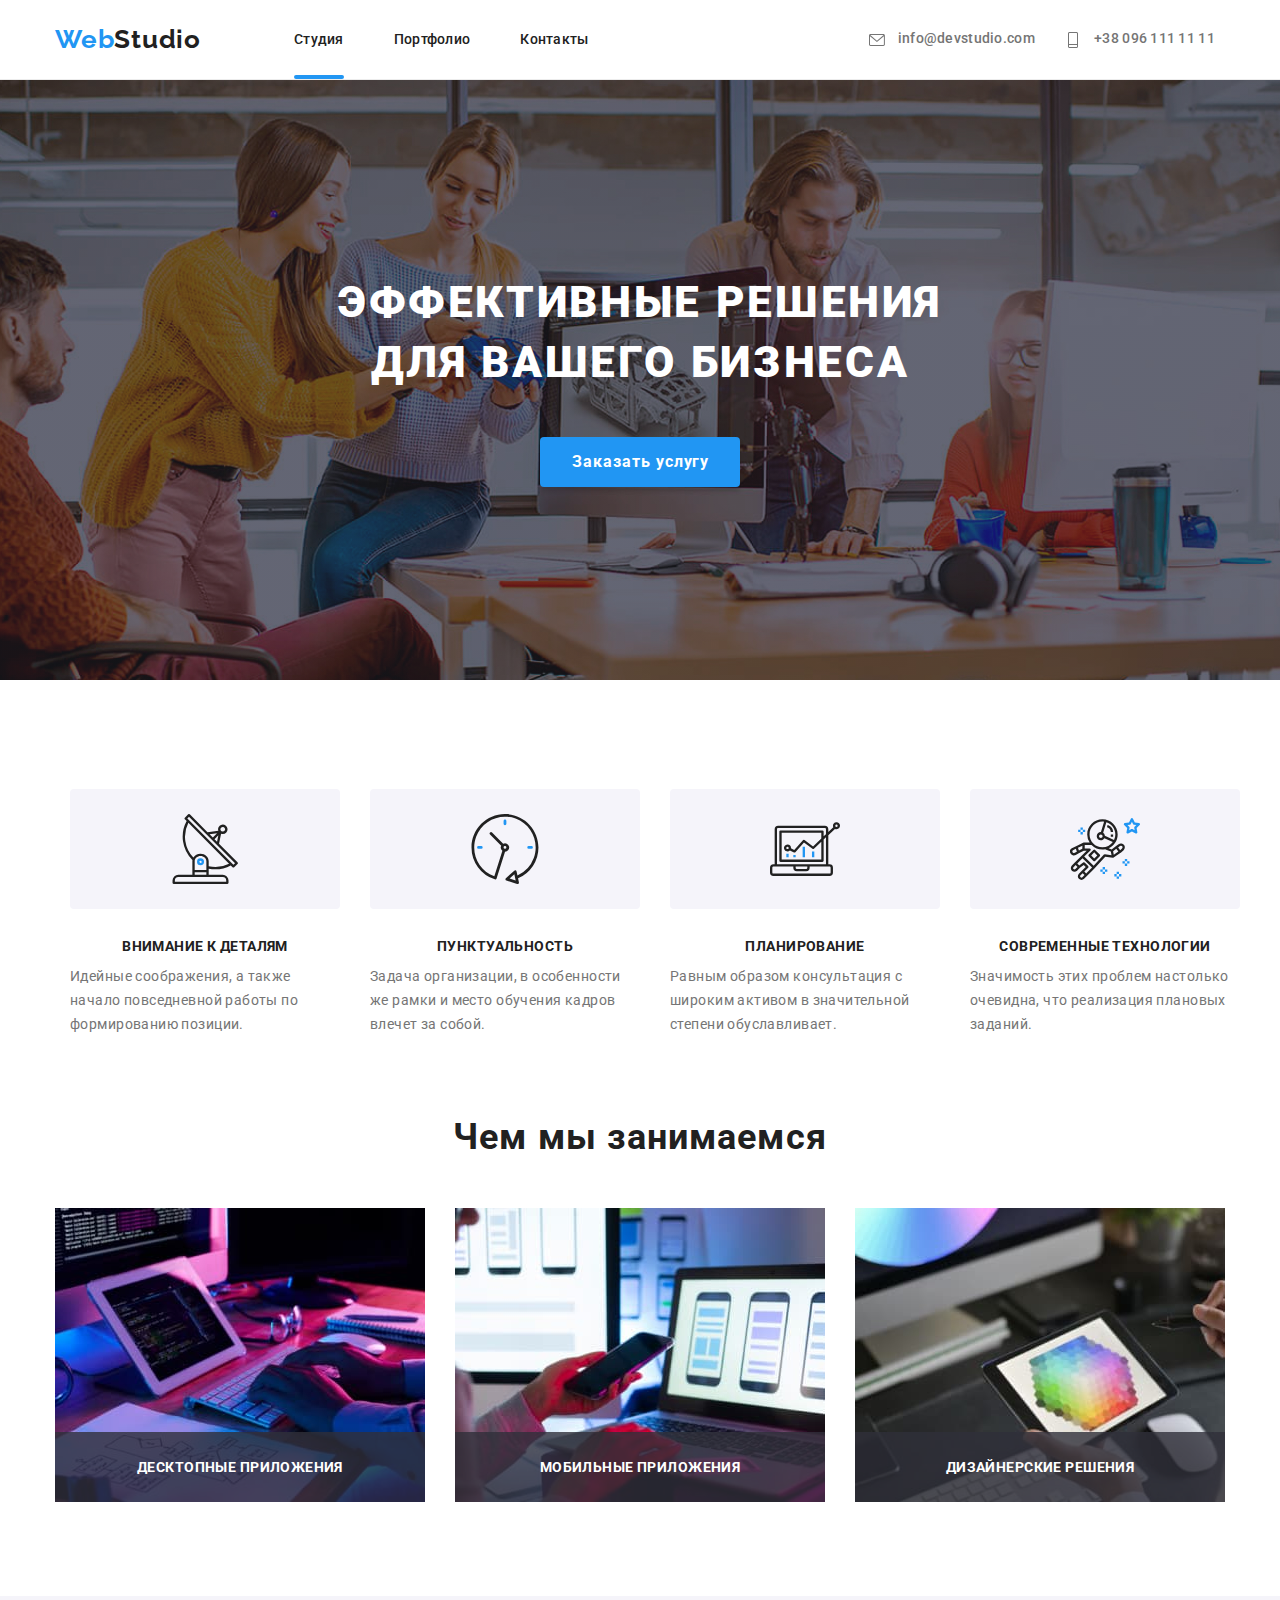
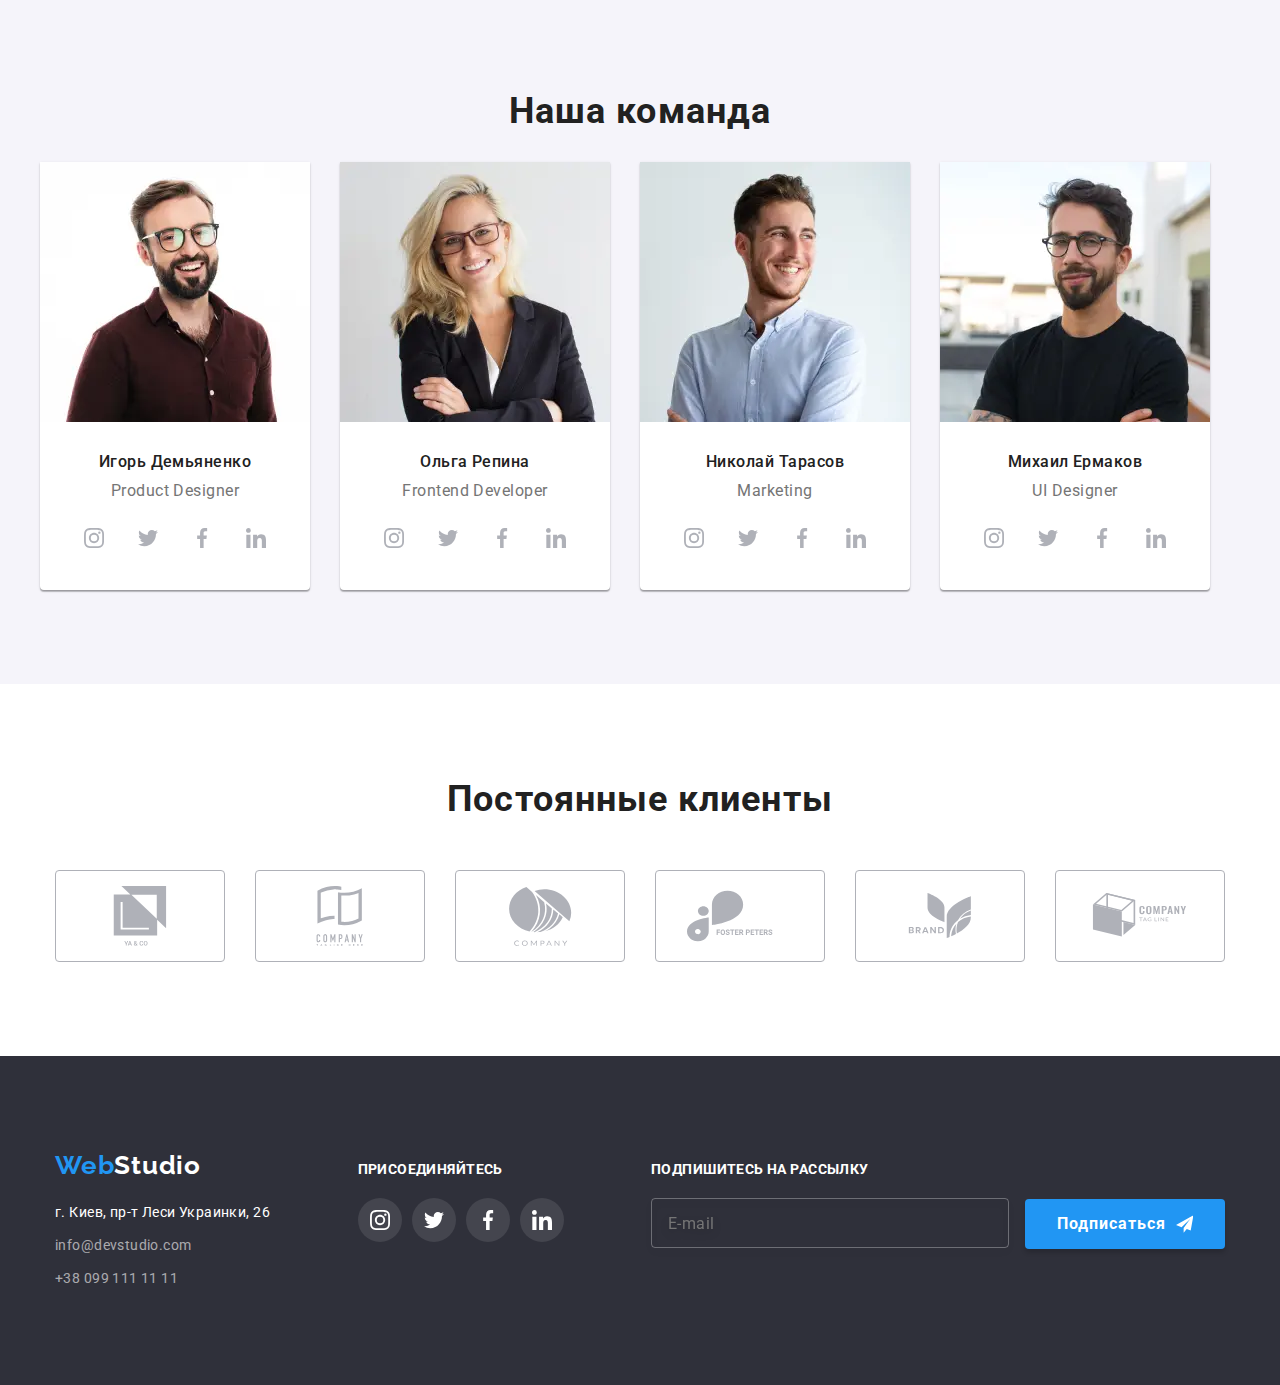
==== commit a2cb0a7f: "responsive images added" ====
--- a/index.html
+++ b/index.html
@@ -149,7 +149,9 @@
               <div class="our-work-item__img-thumb">
                 <img
                   class="our-work-item__img"
-                  src="./images/img-section-what-we-do-1.jpg"
+                  srcset="./images/desktop-apps.jpg 1x, ./images/desktop-apps@2x.jpg 2x"
+                  src="./images/desktop-apps.jpg"
+                  width="370"
                   alt="Программист в процессе работы над кодом"
                 />
                 <div class="our-work-item__img-caption-over">
@@ -161,7 +163,9 @@
               <div class="our-work-item__img-thumb">
                 <img
                   class="our-work-item__img"
-                  src="./images/img-section-what-we-do-2.jpg"
+                  srcset="./images/mobile-apps.jpg 1x, ./images/mobile-apps@2x.jpg 2x"
+                  src="./images/mobile-apps.jpg"
+                  width="370"
                   alt="Дизайнер создает интерфейс мобильного приложения"
                 />
                 <div class="our-work-item__img-caption-over">
@@ -173,7 +177,9 @@
               <div class="our-work-item__img-thumb">
                 <img
                   class="our-work-item__img"
-                  src="./images/img-section-what-we-do-3.jpg"
+                  srcset="./images/design.jpg 1x, ./images/design@2x.jpg 2x"
+                  src="./images/design.jpg"
+                  width="370"
                   alt="Дизайнер работает с цветовой палитрой"
                 />
                 <div class="our-work-item__img-caption-over">
@@ -191,12 +197,75 @@
 
           <ul class="cards-set">
             <li class="team-member-card">
-              <img
-                class="team-member-card__img"
-                src="./images/img-our-team-1.jpg"
-                alt="фото: Игорь Демьяненко"
-              />
-
+              <picture>
+                <source
+                  srcset="
+                    ./images/desktop-ihor.webp    1x,
+                    ./images/desktop-ihor@2x.webp 2x,
+                    ./images/desktop-ihor@3x.webp 3x
+                  "
+                  media="(min-width: 1200px)"
+                  type="image/webp"
+                />
+                <source
+                  srcset="
+                    ./images/desktop-ihor.jpg    1x,
+                    ./images/desktop-ihor@2x.jpg 2x,
+                    ./images/desktop-ihor@3x.jpg 3x
+                  "
+                  media="(min-width: 1200px)"
+                  type="image/jpeg"
+                />
+
+                <source
+                  srcset="
+                    ./images/tablet-ihor.webp    1x,
+                    ./images/tablet-ihor@2x.webp 2x,
+                    ./images/tablet-ihor@3x.webp 3x
+                  "
+                  media="(min-width: 768px) and (max-width: 1199px)"
+                  type="image/webp"
+                />
+                <source
+                  srcset="
+                    ./images/tablet-ihor.jpg    1x,
+                    ./images/tablet-ihor@2x.jpg 2x,
+                    ./images/tablet-ihor@3x.jpg 3x
+                  "
+                  media="(min-width: 768px) and (max-width: 1199px)"
+                  type="image/jpeg"
+                />
+
+                <source
+                  srcset="
+                    ./images/mobile-ihor.webp    1x,
+                    ./images/mobile-ihor@2x.webp 2x,
+                    ./images/mobile-ihor@3x.webp 3x
+                  "
+                  media="(max-width: 767px)"
+                  type="image/webp"
+                />
+                <source
+                  srcset="
+                    ./images/mobile-ihor.jpg    1x,
+                    ./images/mobile-ihor@2x.jpg 2x,
+                    ./images/mobile-ihor@3x.jpg 3x
+                  "
+                  media="(max-width: 767px)"
+                  type="image/jpeg"
+                />
+
+                <img
+                  srcset="
+                    ./images/mobile-ihor.jpg     450w,
+                    ./images/mobile-ihor@2x.jpg  900w,
+                    ./images/mobile-ihor@3x.jpg 1350w
+                  "
+                  sizes="50vw"
+                  src="./images/mobile-ihor.jpg"
+                  alt="Игорь Демьяненко"
+                />
+              </picture>
               <div class="team-member-card__text">
                 <p class="team-member-card__title">Игорь Демьяненко</p>
                 <span class="team-member-card__caption">Product Designer</span>
@@ -235,11 +304,75 @@
             </li>
 
             <li class="team-member-card">
-              <img
-                class="team-member-card__img"
-                src="./images/img-our-team-2.jpg"
-                alt="фото: Ольга Репина"
-              />
+              <picture>
+                <source
+                  srcset="
+                    ./images/desktop-olha.webp    1x,
+                    ./images/desktop-olha@2x.webp 2x,
+                    ./images/desktop-olha@3x.webp 3x
+                  "
+                  media="(min-width: 1200px)"
+                  type="image/webp"
+                />
+                <source
+                  srcset="
+                    ./images/desktop-olha.jpg    1x,
+                    ./images/desktop-olha@2x.jpg 2x,
+                    ./images/desktop-olha@3x.jpg 3x
+                  "
+                  media="(min-width: 1200px)"
+                  type="image/jpeg"
+                />
+
+                <source
+                  srcset="
+                    ./images/tablet-olha.webp    1x,
+                    ./images/tablet-olha@2x.webp 2x,
+                    ./images/tablet-olha@3x.webp 3x
+                  "
+                  media="(min-width: 768px) and (max-width: 1199px)"
+                  type="image/webp"
+                />
+                <source
+                  srcset="
+                    ./images/tablet-olha.jpg    1x,
+                    ./images/tablet-olha@2x.jpg 2x,
+                    ./images/tablet-olha@3x.jpg 3x
+                  "
+                  media="(min-width: 768px) and (max-width: 1199px)"
+                  type="image/jpeg"
+                />
+
+                <source
+                  srcset="
+                    ./images/mobile-olha.webp    1x,
+                    ./images/mobile-olha@2x.webp 2x,
+                    ./images/mobile-olha@3x.webp 3x
+                  "
+                  media="(max-width: 767px)"
+                  type="image/webp"
+                />
+                <source
+                  srcset="
+                    ./images/mobile-olha.jpg    1x,
+                    ./images/mobile-olha@2x.jpg 2x,
+                    ./images/mobile-olha@3x.jpg 3x
+                  "
+                  media="(max-width: 767px)"
+                  type="image/jpeg"
+                />
+
+                <img
+                  srcset="
+                    ./images/mobile-olha.jpg     450w,
+                    ./images/mobile-olha@2x.jpg  900w,
+                    ./images/mobile-olha@3x.jpg 1350w
+                  "
+                  sizes="50vw"
+                  src="./images/mobile-olha.jpg"
+                  alt="Ольга Репина"
+                />
+              </picture>
               <div class="team-member-card__text">
                 <p class="team-member-card__title">Ольга Репина</p>
                 <span class="team-member-card__caption">Frontend Developer</span>
@@ -277,11 +410,75 @@
             </li>
 
             <li class="team-member-card">
-              <img
-                class="team-member-card__img"
-                src="./images/img-our-team-3.jpg"
-                alt="фото: Николай Тарасов"
-              />
+              <picture>
+                <source
+                  srcset="
+                    ./images/desktop-nick.webp    1x,
+                    ./images/desktop-nick@2x.webp 2x,
+                    ./images/desktop-nick@3x.webp 3x
+                  "
+                  media="(min-width: 1200px)"
+                  type="image/webp"
+                />
+                <source
+                  srcset="
+                    ./images/desktop-nick.jpg    1x,
+                    ./images/desktop-nick@2x.jpg 2x,
+                    ./images/desktop-nick@3x.jpg 3x
+                  "
+                  media="(min-width: 1200px)"
+                  type="image/jpeg"
+                />
+
+                <source
+                  srcset="
+                    ./images/tablet-nick.webp    1x,
+                    ./images/tablet-nick@2x.webp 2x,
+                    ./images/tablet-nick@3x.webp 3x
+                  "
+                  media="(min-width: 768px) and (max-width: 1199px)"
+                  type="image/webp"
+                />
+                <source
+                  srcset="
+                    ./images/tablet-nick.jpg    1x,
+                    ./images/tablet-nick@2x.jpg 2x,
+                    ./images/tablet-nick@3x.jpg 3x
+                  "
+                  media="(min-width: 768px) and (max-width: 1199px)"
+                  type="image/jpeg"
+                />
+
+                <source
+                  srcset="
+                    ./images/mobile-nick.webp    1x,
+                    ./images/mobile-nick@2x.webp 2x,
+                    ./images/mobile-nick@3x.webp 3x
+                  "
+                  media="(max-width: 767px)"
+                  type="image/webp"
+                />
+                <source
+                  srcset="
+                    ./images/mobile-nick.jpg    1x,
+                    ./images/mobile-nick@2x.jpg 2x,
+                    ./images/mobile-nick@3x.jpg 3x
+                  "
+                  media="(max-width: 767px)"
+                  type="image/jpeg"
+                />
+
+                <img
+                  srcset="
+                    ./images/mobile-nick.jpg     450w,
+                    ./images/mobile-nick@2x.jpg  900w,
+                    ./images/mobile-nick@3x.jpg 1350w
+                  "
+                  sizes="50vw"
+                  src="./images/mobile-nick.jpg"
+                  alt="Николай Тарасов"
+                />
+              </picture>
               <div class="team-member-card__text">
                 <p class="team-member-card__title">Николай Тарасов</p>
                 <span class="team-member-card__caption">Marketing</span>
@@ -319,11 +516,75 @@
             </li>
 
             <li class="team-member-card">
-              <img
-                class="team-member-card__img"
-                src="./images/img-our-team-4.jpg"
-                alt="фото: Михаил Ермаков"
-              />
+              <picture>
+                <source
+                  srcset="
+                    ./images/desktop-michael.webp    1x,
+                    ./images/desktop-michael@2x.webp 2x,
+                    ./images/desktop-michael@3x.webp 3x
+                  "
+                  media="(min-width: 1200px)"
+                  type="image/webp"
+                />
+                <source
+                  srcset="
+                    ./images/desktop-michael.jpg    1x,
+                    ./images/desktop-michael@2x.jpg 2x,
+                    ./images/desktop-michael@3x.jpg 3x
+                  "
+                  media="(min-width: 1200px)"
+                  type="image/jpeg"
+                />
+
+                <source
+                  srcset="
+                    ./images/tablet-michael.webp    1x,
+                    ./images/tablet-michael@2x.webp 2x,
+                    ./images/tablet-michael@3x.webp 3x
+                  "
+                  media="(min-width: 768px) and (max-width: 1199px)"
+                  type="image/webp"
+                />
+                <source
+                  srcset="
+                    ./images/tablet-michael.jpg    1x,
+                    ./images/tablet-michael@2x.jpg 2x,
+                    ./images/tablet-michael@3x.jpg 3x
+                  "
+                  media="(min-width: 768px) and (max-width: 1199px)"
+                  type="image/jpeg"
+                />
+
+                <source
+                  srcset="
+                    ./images/mobile-michael.webp    1x,
+                    ./images/mobile-michael@2x.webp 2x,
+                    ./images/mobile-michael@3x.webp 3x
+                  "
+                  media="(max-width: 767px)"
+                  type="image/webp"
+                />
+                <source
+                  srcset="
+                    ./images/mobile-michael.jpg    1x,
+                    ./images/mobile-michael@2x.jpg 2x,
+                    ./images/mobile-michael@3x.jpg 3x
+                  "
+                  media="(max-width: 767px)"
+                  type="image/jpeg"
+                />
+
+                <img
+                  srcset="
+                    ./images/mobile-michael.jpg     450w,
+                    ./images/mobile-michael@2x.jpg  900w,
+                    ./images/mobile-michael@3x.jpg 1350w
+                  "
+                  sizes="50vw"
+                  src="./images/mobile-michael.jpg"
+                  alt="Михаил Ермаков"
+                />
+              </picture>
               <div class="team-member-card__text">
                 <p class="team-member-card__title">Михаил Ермаков</p>
                 <span class="team-member-card__caption">UI Designer</span>
--- a/css/main.min.css
+++ b/css/main.min.css
@@ -1 +1 @@
-@import"https://fonts.googleapis.com/css2?family=Raleway:wght@700&family=Roboto:wght@400;500;700;900&display=swap";:root{--brand-black: #212121;--brand-blue: #2196F3;--dark-blue: #188CE8;--dark-gray: #2F303A;--light-gray: #757575;--icon-gray: #AFB1B8;--light-pink: #ECECEC;--white: #FFFFFF;--transparent-gray: rgba(39, 12, 12, 0.6);--one-more-gray: rgba(255, 255, 255, 0.6)}*,*::after,*::before{box-sizing:inherit}ul{list-style:none;padding-left:0;margin:0}a{text-decoration:none;margin:0;padding:0}img{display:block;max-width:100%;height:auto}address{font-style:normal}h1,h2,h3,h4,h5,h6,p{margin:0}.current{position:relative}.current:after{content:"";position:absolute;bottom:-32px;left:0;width:100%;height:4px;border-radius:50px;border:2px solid var(--brand-blue);background-color:var(--brand-blue)}html{box-sizing:border-box}body{padding-top:60px;margin:0;font-family:"Roboto",sans-serif;font-style:normal;background-color:var(--white);color:var(--brand-black)}@media screen and (min-width: 768px){body{padding-top:80px}}.section,footer,.portfolio-section,.our-customers-section,.our-team-section,.our-work-section,.advantages-section{padding-top:60px;padding-bottom:60px}@media screen and (min-width: 1200px){.section,footer,.portfolio-section,.our-customers-section,.our-team-section,.our-work-section,.advantages-section{padding-top:94px;padding-bottom:94px}}.section__title{margin-bottom:50px;text-align:center;font-weight:700;font-size:28px;line-height:1.17;letter-spacing:.03em}@media screen and (max-width: 1199px){.section__title{margin-bottom:30px}}@media screen and (min-width: 1200px){.section__title{font-size:36px}}.subtitle,.footer__subtitle,.advantages-item__title{font-weight:700;font-size:14px;line-height:1.14;letter-spacing:.03em;text-transform:uppercase}.button{cursor:pointer;width:200px;height:50px;padding:10px 32px;background-color:var(--brand-blue);color:var(--white);border:none;border-radius:4px;box-shadow:0px 4px 4px rgba(0,0,0,.15);font-weight:700;font-size:16px;line-height:1.88;letter-spacing:.06em;white-space:nowrap;transition:background-color 250ms cubic-bezier(0.4, 0, 0.2, 1)}.button:focus,.button:hover{background-color:var(--dark-blue);outline-color:var(--brand-blue)}.link,.footer-contacts__link,.social-media__link,.social-media__link--dark{text-decoration:none;color:inherit;transition:color 250ms cubic-bezier(0.4, 0, 0.2, 1)}.link:active,.footer-contacts__link:active,.social-media__link:active,.social-media__link--dark:active,.link:focus,.footer-contacts__link:focus,.social-media__link:focus,.social-media__link--dark:focus,.link:hover,.footer-contacts__link:hover,.social-media__link:hover,.social-media__link--dark:hover{color:var(--brand-blue);outline:none}.container{max-width:1600px;height:100%;margin:0 auto;padding:0 15px}@media screen and (max-width: 479px){.container{min-width:320px}}@media screen and (min-width: 480px){.container{width:480px}}@media screen and (min-width: 768px){.container{width:768px}}@media screen and (min-width: 1200px){.container{width:1200px}}.social-media{display:flex;flex-direction:row;justify-content:space-between;align-items:center;gap:10px;width:206px;margin:0 auto}.social-media__icon-wrapper{width:44px;height:44px}.social-media__icon{width:20px;height:20px}.social-media__link,.social-media__link--dark{display:block;padding:12px;width:100%;height:100%;border:none;border-radius:50%;fill:var(--icon-gray);transition:background-color 250ms cubic-bezier(0.4, 0, 0.2, 1),fill 250ms cubic-bezier(0.4, 0, 0.2, 1)}.social-media__link:focus,.social-media__link--dark:focus,.social-media__link:hover,.social-media__link--dark:hover{background-color:var(--brand-blue);fill:var(--white)}.social-media__link--dark{background-color:rgba(255,255,255,.1);fill:var(--white);transition:background-color 250ms cubic-bezier(0.4, 0, 0.2, 1)}.social-media__link--dark:focus,.social-media__link--dark:hover{background-color:var(--brand-blue)}.cards-set{display:flex;flex-wrap:wrap}@media screen and (min-width: 768px){.cards-set{margin-top:-30px;margin-left:-15px;margin-right:-15px;align-items:stretch}}.our-team-section .cards-set{gap:30px}.card,.product-card,.team-member-card{font-style:normal;background:var(--white)}.card:hover .img-caption-over,.product-card:hover .img-caption-over,.team-member-card:hover .img-caption-over{transform:translateY(-294px)}.header{position:fixed;top:0;width:100%;height:60px;z-index:5;padding-top:16px;padding-bottom:16px;background-color:var(--white);border-bottom:1px solid var(--light-pink)}@media screen and (min-width: 768px){.header{height:80px}}@media screen and (min-width: 1200px){.header{height:80px}}.header__flex-wrapper{position:relative}@media screen and (min-width: 768px){.header__flex-wrapper{display:flex;flex-direction:row;justify-content:space-between;align-items:center}}.header__submenu{font-weight:500;font-size:14px;line-height:1.14;letter-spacing:.02em}@media screen and (min-width: 768px){.header__submenu{display:flex;flex-direction:row;justify-content:space-between;align-items:center}}.header-social-media{display:none}.studio-logo{margin-top:0;font-family:"Raleway";font-weight:700;font-size:26px;line-height:1.19;letter-spacing:.03em;color:var(--brand-blue)}@media screen and (min-width: 768px)and (max-width: 1199px){.studio-logo{font-size:24px}}.studio-logo__second-part--black{color:var(--brand-black)}.studio-logo__second-part--white{color:var(--white)}.header-nav{margin-left:88px}@media screen and (min-width: 1200px){.header-nav{margin-left:93px}}@media screen and (min-width: 768px){.header-nav__item:not(:last-of-type){margin-right:50px}}.header-contacts:last-of-type{color:var(--light-gray)}@media screen and (min-width: 768px)and (max-width: 1199px){.header-contacts{display:flex;flex-direction:column;justify-content:center;align-items:flex-start;gap:10px;margin-left:82px;font-size:12px}}@media screen and (min-width: 1200px){.header-contacts{margin-left:280px}}@media screen and (min-width: 1200px){.header-contacts__item:first-of-type{margin-right:30px}}.header-contacts__icon{width:16px;height:16px;margin-right:10px;vertical-align:middle;fill:currentColor}@media screen and (min-width: 768px)and (max-width: 1199px){.header-contacts__icon{width:14px;height:14px;margin-right:8px}}.hero-section{max-width:1600px;height:400px;margin-left:auto;margin-right:auto;background-color:var(--dark-gray);background-image:linear-gradient(to right, rgba(47, 48, 58, 0.4), rgba(47, 48, 58, 0.4)),url(../images/img-hero-section-bg.jpg);background-size:cover;background-position:center;background-repeat:no-repeat}@media screen and (min-width: 1200px){.hero-section{height:600px;font-size:44px;line-height:1.36}}.hero-section__flex-wrapper{display:flex;flex-direction:column;justify-content:center;align-items:center}.hero-section__inner{text-align:center}.hero-section__title{margin-bottom:30px;font-weight:900;font-size:26px;line-height:1.62;letter-spacing:.06em;text-transform:uppercase;color:var(--white)}@media screen and (min-width: 768px){.hero-section__title{max-width:696px;font-size:44px;line-height:1.36}}@media screen and (min-width: 1200px){.advantages-section{padding-bottom:0}}@media screen and (min-width: 768px){.advantages-section__flex-wrapper{display:flex;flex-direction:row;justify-content:start;align-items:flex-start;flex-wrap:wrap;margin:-15px}}.advantages-item{width:100%;font-size:14px;line-height:1.71;letter-spacing:.03em;color:var(--light-gray)}@media screen and (max-width: 767px){.advantages-item:not(:last-child){margin-bottom:30px}}@media screen and (max-width: 479px){.advantages-item{width:100%}}@media screen and (max-width: 767px){.advantages-item .advantages-item+.advantages-item{margin-top:30px}}@media screen and (min-width: 480px)and (max-width: 767px){.advantages-item{width:450px}}@media screen and (min-width: 768px)and (max-width: 1199px){.advantages-item{flex-basis:calc(50% - 30px);margin-left:30px;margin-top:30px}}@media screen and (min-width: 1200px){.advantages-item{flex-basis:calc(25% - 30px);margin-left:30px;margin-top:30px}}.advantages-item__icon-wrapper{display:flex;flex-direction:row;justify-content:center;align-items:center;height:120px;margin-bottom:30px;background:#f5f4fa;border:none;border-radius:4px}.advantages-item__icon{width:70px;height:70px}.advantages-item__title{margin-bottom:10px;color:var(--brand-black)}@media screen and (min-width: 768px){.advantages-item__title{text-align:center}}@media screen and (max-width: 1199px){.our-work-section{display:none}}.our-work-section__flex-wrapper{display:flex;flex-direction:row;justify-content:space-between;align-items:center}.our-work-item:not(:last-child){margin-right:30px}.our-work-item__img{width:370px;height:294px}.our-work-item__img-thumb{position:relative}.our-work-item__img-caption-over{position:absolute;bottom:0;padding:27px;width:100%;text-align:center;color:var(--white);background-color:rgba(47,48,58,.8)}.our-work-item__caption{font-size:14px;line-height:16px;letter-spacing:.03em;text-transform:uppercase}.our-team-section{background-color:#f5f4fa}@media screen and (min-width: 768px){.our-team-section .section__title{margin-bottom:60px}}.team-member-card{box-shadow:0px 1px 3px rgba(0,0,0,.12),0px 1px 1px rgba(0,0,0,.14),0px 2px 1px rgba(0,0,0,.2);border-radius:0px 0px 4px 4px;margin:0;text-align:center}@media screen and (max-width: 479px){.team-member-card__img{width:100%}}@media screen and (min-width: 480px){.team-member-card__img{width:450px}}@media screen and (min-width: 768px){.team-member-card__img{width:354px}}@media screen and (min-width: 1200px){.team-member-card__img{width:270px}}.team-member-card__text{padding:30px 32px 30px}.team-member-card__title{margin-bottom:10px;font-weight:500;font-size:16px;line-height:1.19;text-align:center;letter-spacing:.03em}.team-member-card__caption{display:inline-block;margin-bottom:16px;font-size:16px;line-height:1.19;letter-spacing:.03em;color:var(--light-gray)}.our-customers-section__flex-wrapper{display:flex;flex-direction:row;justify-content:center;align-items:center;flex-wrap:wrap;margin-left:-30px;margin-top:-30px}.our-customers__item{height:92px;flex-basis:calc(50% - 30px);margin-left:30px;margin-top:30px}@media screen and (min-width: 768px){.our-customers__item{flex-basis:calc(33.3333333333% - 30px)}}@media screen and (min-width: 1200px){.our-customers__item{flex-basis:calc(16.6666666667% - 30px)}}.our-customers__item .our-customers__item+.our-customers__item{margin-left:30px}.our-customers__link{display:flex;flex-direction:row;justify-content:center;align-items:center;width:100%;height:100%;border:1px solid var(--icon-gray);border-radius:4px;fill:var(--icon-gray)}.our-customers__link:focus,.our-customers__link:hover{border-color:var(--brand-blue);fill:var(--brand-blue);outline-color:var(--brand-blue);transition:fill 250ms cubic-bezier(0.4, 0, 0.2, 1),border-color 250ms cubic-bezier(0.4, 0, 0.2, 1)}.our-customers__icon{width:106px;height:60px}.portfolio-section{background-color:var(--white)}.product-filter{margin-bottom:50px;display:flex;flex-direction:row;justify-content:start;align-items:center;flex-wrap:wrap;row-gap:15px}.product-filter__item:not(:last-of-type){margin-right:8px}.product-filter__button{padding:6px 22px;background:#f5f4fa;border:none;border-radius:4px;font-weight:500;font-size:16px;line-height:1.63;letter-spacing:.03em;white-space:nowrap;transition:background-color 250ms cubic-bezier(0.4, 0, 0.2, 1),color 250ms cubic-bezier(0.4, 0, 0.2, 1),box-shadow 250ms cubic-bezier(0.4, 0, 0.2, 1)}.product-filter__button:hover,.product-filter__button:active,.product-filter__button:focus{background-color:var(--brand-blue);color:var(--white);box-shadow:0px 3px 1px rgba(0,0,0,.1),0px 1px 2px rgba(0,0,0,.08),0px 2px 2px rgba(0,0,0,.12)}.product-card{margin-bottom:30px;transition:box-shadow 250ms cubic-bezier(0.4, 0, 0.2, 1)}@media screen and (max-width: 767px){.product-card:nth-child(2n){margin-right:0}}@media screen and (min-width: 768px){.product-card{display:flex;flex-direction:column;align-items:stretch;width:calc((100% - 60px)/2);margin:15px}}@media screen and (min-width: 1200px){.product-card{width:calc((100% - 90px)/3)}}.product-card:hover{cursor:pointer;box-shadow:0px 1px 1px rgba(0,0,0,.12),0px 4px 4px rgba(0,0,0,.06),1px 4px 6px rgba(0,0,0,.16)}.product-card:hover .product-card__img-caption-over{transform:translateY(-294px)}.product-card__img{max-width:100%;margin:0;padding:0}.product-card__img-thumb{position:relative;overflow:hidden}.product-card__img-caption-over{position:absolute;width:100%;height:100%;padding:24px;color:var(--white);background-color:var(--brand-blue);opacity:.9;font-size:18px;line-height:1.56;letter-spacing:.03em;bottom:-294px;left:0;transition:transform 250ms cubic-bezier(0.4, 0, 0.2, 1)}.product-card__text{padding:20px 24px;border-left:1px solid #eee;border-right:1px solid #eee;border-bottom:1px solid #eee}@media screen and (min-width: 768px){.product-card__text{flex:auto}}.product-card__title{margin-bottom:3px;font-weight:700;font-size:18px;line-height:2;letter-spacing:.06em;color:var(--brand-black)}.product-card__caption{font-size:16px;line-height:1.9;letter-spacing:.03em;color:var(--light-gray)}footer{background:var(--dark-gray)}@media screen and (max-width: 767px){.footer__flex-wrapper{display:flex;flex-direction:column;justify-content:space-between;align-items:center;gap:60px}}@media screen and (min-width: 768px)and (max-width: 1199px){.footer__flex-wrapper{display:flex;flex-direction:row;justify-content:space-around;align-items:center;flex-wrap:wrap;gap:60px}}@media screen and (min-width: 1200px){.footer__flex-wrapper{display:flex;flex-direction:row;justify-content:space-between;align-items:baseline}}.footer__subsection{text-align:center}@media screen and (max-width: 767px){.footer__subsection{width:100%}}@media screen and (min-width: 768px)and (max-width: 1199px){.footer__subsection{width:auto;display:flex;flex-direction:column;justify-content:space-between;align-items:center}}@media screen and (min-width: 1200px){.footer__subsection{width:auto;display:flex;flex-direction:column;justify-content:start;align-items:baseline;text-align:left}}.footer__subtitle{margin-bottom:20px;color:var(--white)}.footer-contacts{font-size:14px;line-height:1.71;letter-spacing:.03em;color:var(--one-more-gray)}.footer-contacts__item:first-of-type{color:var(--white);margin-top:20px}.footer-contacts__item:not(:last-of-type){margin-bottom:9px}.subscribe-form__input{width:100%;height:50px;margin-bottom:20px;padding:15px 16px;font-size:16px;line-height:20px;letter-spacing:.03em;color:var(--one-more-gray);background-color:rgba(0,0,0,0);border:1px solid rgba(255,255,255,.3);filter:drop-shadow(0px 4px 4px rgba(0, 0, 0, 0.15));border-radius:4px}@media screen and (min-width: 768px)and (max-width: 1199px){.subscribe-form__input{display:block;width:450px}}@media screen and (min-width: 1200px){.subscribe-form__input{width:358px;margin-right:12px}}.subscribe-form__button{display:inline-flex;align-items:center}.subscribe-form__icon{width:20px;height:20px;margin-left:10px;fill:var(--white)}.menu-container{display:none;position:absolute;width:100%;height:100vh;z-index:9;background-color:var(--white)}@media screen and (max-width: 767px){.menu-container.is-open{display:block;position:fixed;top:0;left:0;right:0;bottom:0;z-index:9;padding:48px 40px}}@media screen and (min-width: 768px){.menu-container{display:block;position:relative;height:100%;display:flex;flex-direction:row;justify-content:space-between;align-items:center}}@media screen and (min-width: 768px){.menu-container__inner-wrapper{display:flex;flex-direction:row;justify-content:space-between;align-items:center}}.menu-container.is-open .menu-container__inner-wrapper{height:100%;display:flex;flex-direction:column}.menu-container.is-open .menu-container__inner-wrapper .header-nav{margin-left:0;margin-bottom:306px;font-size:40px;line-height:1.18;text-align:left}.menu-container.is-open .menu-container__inner-wrapper .header-nav__item:not(:last-of-type){margin-bottom:32px}.menu-container.is-open .menu-container__inner-wrapper .header-contacts{justify-items:flex-end;display:flex;flex-direction:column-reverse}.menu-container.is-open .menu-container__inner-wrapper .header-contacts__item .header-contacts__icon{display:none}.menu-container.is-open .menu-container__inner-wrapper .header-contacts__item:last-of-type{font-size:34px;line-height:40px;color:var(--brand-blue);margin-bottom:32px}.menu-container.is-open .menu-container__inner-wrapper .header-contacts__item:first-of-type{font-size:24px;line-height:28px;color:var(--light-gray)}.menu-container.is-open .menu-container__inner-wrapper .header-social-media{display:inline-block;margin-top:auto;font-size:18px;line-height:1.22;color:var(--light-gray)}.menu-container.is-open .menu-container__inner-wrapper .header-social-media:not(:last-of-type){margin-right:10px}.menu-container.is-open .menu-container__inner-wrapper .header-social-media .link,.menu-container.is-open .menu-container__inner-wrapper .header-social-media .social-media__link,.menu-container.is-open .menu-container__inner-wrapper .header-social-media .social-media__link--dark,.menu-container.is-open .menu-container__inner-wrapper .header-social-media .footer-contacts__link{color:var(--brand-blue)}.menu-container.is-open .menu-container__inner-wrapper .current:after{display:none}.menu-toggle{position:absolute;border:none;background-color:rgba(0,0,0,0)}.menu-toggle:hover,.menu-toggle:focus{cursor:pointer;fill:var(--brand-blue)}@media screen and (min-width: 768px){.menu-toggle{display:none}}.menu-toggle__open{top:6px;right:15px}.menu-toggle__close{top:20px;right:20px}.menu-toggle__open-icon{width:24px;height:16px}.menu-toggle__close-icon{width:19px;height:19px}.backdrop{position:fixed;z-index:10;top:0;left:0;width:100%;height:100%;background-color:rgba(0,0,0,.2);opacity:1;transition:opacity 250ms cubic-bezier(0.4, 0, 0.2, 1)}.modal{position:absolute;min-width:320px;width:100%;padding:40px;top:50%;left:50%;text-align:center;background-color:var(--white);opacity:1;border-radius:4px;box-shadow:0px 1px 3px rgba(0,0,0,.12),0px 1px 1px rgba(0,0,0,.14),0px 2px 1px rgba(0,0,0,.2);transform:translate(-50%, -50%) scale(1);transition:transform 250ms cubic-bezier(0.4, 0, 0.2, 1)}@media screen and (min-width: 450px)and (max-width: 767px){.modal{width:100%;max-width:450px}}@media screen and (min-width: 768px)and (max-width: 1199px){.modal{width:450px}}@media screen and (min-width: 1200px){.modal{width:528px}}.modal .title{font-weight:700;font-size:20px;line-height:23px;letter-spacing:.03em;text-align:center;text-transform:none;margin-bottom:12px}.modal .fieldset:nth-of-type(-n+3){margin-bottom:10px}.modal .fieldset:nth-of-type(-n+4){text-align:left}.modal input:not([type=checkbox]){width:100%;height:40px;padding-left:40px;border:1px solid rgba(33,33,33,.2);border-radius:4px}.modal label{font-weight:400;font-size:12px;line-height:1.17;letter-spacing:.01em;color:#757575}.modal .field-inner{position:relative;margin-top:4px}.modal .field-inner svg{position:absolute;top:50%;left:15px;transform:translateY(-50%);width:12px;height:12px}.modal textarea{width:100%;height:120px;margin-bottom:20px;padding:12px 16px;resize:none;font-size:14px;line-height:1.39;letter-spacing:.01em;border:1px solid rgba(33,33,33,.2);border-radius:4px}.modal textarea::-moz-placeholder{font-size:14px;line-height:16px;letter-spacing:.01em;color:rgba(117,117,117,.5)}.modal textarea:-ms-input-placeholder{font-size:14px;line-height:16px;letter-spacing:.01em;color:rgba(117,117,117,.5)}.modal textarea::placeholder{font-size:14px;line-height:16px;letter-spacing:.01em;color:rgba(117,117,117,.5)}.modal label[for=accept]{font-size:12px;line-height:1.71;letter-spacing:.03em}@media screen and (min-width: 1200px){.modal label[for=accept]{font-size:14px}}.modal input,.modal textarea{outline:none}.modal input:focus,.modal textarea:focus{border-color:var(--brand-blue)}.modal input:focus+svg,.modal textarea:focus+svg{fill:var(--brand-blue)}.modal button{margin-top:20px}.modal .checkbox{display:flex;justify-content:center;align-items:center;margin:0}.checkbox label{margin:0}.checkbox-control{width:16px;height:15px;margin-right:7px}.checkbox-input{-webkit-appearance:none;-moz-appearance:none;appearance:none}.checkbox-icon{width:16px;height:15px;stroke:rgba(0,0,0,0);stroke-width:.2;fill:rgba(0,0,0,0);border:2px solid #212121;border-radius:2px}.checkbox-input:checked+.checkbox-icon{width:100%;height:100%;stroke:var(--white);stroke-width:.2;fill:var(--white);background-color:var(--brand-blue);border:2px solid var(--brand-blue)}.modal .link,.modal .social-media__link,.modal .social-media__link--dark,.modal .footer-contacts__link{color:var(--brand-blue);text-decoration:underline}.btn-close-modal{position:absolute;top:-12px;right:8px;padding:0;width:30px;height:30px;border:1px solid rgba(0,0,0,.1);border-radius:50%;background-color:rgba(0,0,0,0);transition:fill 250ms cubic-bezier(0.4, 0, 0.2, 1)}.btn-close-modal:hover{fill:var(--brand-blue)}.btn-close-modal .icon{width:11px;height:11px}.backdrop.is-hidden{opacity:0;pointer-events:none}.backdrop.is-hidden .modal{transform:translate(-50%, -50%) scale(0.5)}/*# sourceMappingURL=main.min.css.map */+@import"https://fonts.googleapis.com/css2?family=Raleway:wght@700&family=Roboto:wght@400;500;700;900&display=swap";:root{--brand-black: #212121;--brand-blue: #2196F3;--dark-blue: #188CE8;--dark-gray: #2F303A;--light-gray: #757575;--icon-gray: #AFB1B8;--light-pink: #ECECEC;--white: #FFFFFF;--transparent-gray: rgba(39, 12, 12, 0.6);--one-more-gray: rgba(255, 255, 255, 0.6)}*,*::after,*::before{box-sizing:inherit}ul{list-style:none;padding-left:0;margin:0}a{text-decoration:none;margin:0;padding:0}img{display:block;max-width:100%;height:auto}address{font-style:normal}h1,h2,h3,h4,h5,h6,p{margin:0}.current{position:relative}.current:after{content:"";position:absolute;bottom:-32px;left:0;width:100%;height:4px;border-radius:50px;border:2px solid var(--brand-blue);background-color:var(--brand-blue)}html{box-sizing:border-box}body{padding-top:60px;margin:0;font-family:"Roboto",sans-serif;font-style:normal;background-color:var(--white);color:var(--brand-black)}@media screen and (min-width: 768px){body{padding-top:80px}}.section,footer,.portfolio-section,.our-customers-section,.our-team-section,.our-work-section,.advantages-section{padding-top:60px;padding-bottom:60px}@media screen and (min-width: 1200px){.section,footer,.portfolio-section,.our-customers-section,.our-team-section,.our-work-section,.advantages-section{padding-top:94px;padding-bottom:94px}}.section__title{margin-bottom:50px;text-align:center;font-weight:700;font-size:28px;line-height:1.17;letter-spacing:.03em}@media screen and (max-width: 1199px){.section__title{margin-bottom:30px}}@media screen and (min-width: 1200px){.section__title{font-size:36px}}.subtitle,.footer__subtitle,.advantages-item__title{font-weight:700;font-size:14px;line-height:1.14;letter-spacing:.03em;text-transform:uppercase}.button{cursor:pointer;width:200px;height:50px;padding:10px 32px;background-color:var(--brand-blue);color:var(--white);border:none;border-radius:4px;box-shadow:0px 4px 4px rgba(0,0,0,.15);font-weight:700;font-size:16px;line-height:1.88;letter-spacing:.06em;white-space:nowrap;transition:background-color 250ms cubic-bezier(0.4, 0, 0.2, 1)}.button:focus,.button:hover{background-color:var(--dark-blue);outline-color:var(--brand-blue)}.link,.footer-contacts__link,.social-media__link,.social-media__link--dark{text-decoration:none;color:inherit;transition:color 250ms cubic-bezier(0.4, 0, 0.2, 1)}.link:active,.footer-contacts__link:active,.social-media__link:active,.social-media__link--dark:active,.link:focus,.footer-contacts__link:focus,.social-media__link:focus,.social-media__link--dark:focus,.link:hover,.footer-contacts__link:hover,.social-media__link:hover,.social-media__link--dark:hover{color:var(--brand-blue);outline:none}.container{max-width:1600px;height:100%;margin:0 auto;padding:0 15px}@media screen and (max-width: 479px){.container{min-width:320px}}@media screen and (min-width: 480px){.container{width:480px}}@media screen and (min-width: 768px){.container{width:768px}}@media screen and (min-width: 1200px){.container{width:1200px}}.social-media{display:flex;flex-direction:row;justify-content:space-between;align-items:center;gap:10px;width:206px;margin:0 auto}.social-media__icon-wrapper{width:44px;height:44px}.social-media__icon{width:20px;height:20px}.social-media__link,.social-media__link--dark{display:block;padding:12px;width:100%;height:100%;border:none;border-radius:50%;fill:var(--icon-gray);transition:background-color 250ms cubic-bezier(0.4, 0, 0.2, 1),fill 250ms cubic-bezier(0.4, 0, 0.2, 1)}.social-media__link:focus,.social-media__link--dark:focus,.social-media__link:hover,.social-media__link--dark:hover{background-color:var(--brand-blue);fill:var(--white)}.social-media__link--dark{background-color:rgba(255,255,255,.1);fill:var(--white);transition:background-color 250ms cubic-bezier(0.4, 0, 0.2, 1)}.social-media__link--dark:focus,.social-media__link--dark:hover{background-color:var(--brand-blue)}.cards-set{display:flex;flex-wrap:wrap}@media screen and (min-width: 768px){.cards-set{margin-top:-30px;margin-left:-15px;margin-right:-15px;align-items:stretch}}.our-team-section .cards-set{gap:30px}.card,.product-card,.team-member-card{font-style:normal;background:var(--white)}.card:hover .img-caption-over,.product-card:hover .img-caption-over,.team-member-card:hover .img-caption-over{transform:translateY(-294px)}.header{position:fixed;top:0;width:100%;height:60px;z-index:5;padding-top:16px;padding-bottom:16px;background-color:var(--white);border-bottom:1px solid var(--light-pink)}@media screen and (min-width: 768px){.header{height:80px}}@media screen and (min-width: 1200px){.header{height:80px}}.header__flex-wrapper{position:relative}@media screen and (min-width: 768px){.header__flex-wrapper{display:flex;flex-direction:row;justify-content:space-between;align-items:center}}.header__submenu{font-weight:500;font-size:14px;line-height:1.14;letter-spacing:.02em}@media screen and (min-width: 768px){.header__submenu{display:flex;flex-direction:row;justify-content:space-between;align-items:center}}.header-social-media{display:none}.studio-logo{margin-top:0;font-family:"Raleway";font-weight:700;font-size:26px;line-height:1.19;letter-spacing:.03em;color:var(--brand-blue)}@media screen and (min-width: 768px)and (max-width: 1199px){.studio-logo{font-size:24px}}.studio-logo__second-part--black{color:var(--brand-black)}.studio-logo__second-part--white{color:var(--white)}.header-nav{margin-left:88px}@media screen and (min-width: 1200px){.header-nav{margin-left:93px}}@media screen and (min-width: 768px){.header-nav__item:not(:last-of-type){margin-right:50px}}.header-contacts:last-of-type{color:var(--light-gray)}@media screen and (min-width: 768px)and (max-width: 1199px){.header-contacts{display:flex;flex-direction:column;justify-content:center;align-items:flex-start;gap:10px;margin-left:82px;font-size:12px}}@media screen and (min-width: 1200px){.header-contacts{margin-left:280px}}@media screen and (min-width: 1200px){.header-contacts__item:first-of-type{margin-right:30px}}.header-contacts__icon{width:16px;height:16px;margin-right:10px;vertical-align:middle;fill:currentColor}@media screen and (min-width: 768px)and (max-width: 1199px){.header-contacts__icon{width:14px;height:14px;margin-right:8px}}.hero-section{max-width:1600px;height:400px;margin-left:auto;margin-right:auto;background-color:var(--dark-gray);background-size:cover;background-position:center;background-repeat:no-repeat}@media screen and (max-width: 479px){.hero-section{max-width:480px;background-image:linear-gradient(rgba(47, 48, 58, 0.4), rgba(47, 48, 58, 0.4)),url("../images/mobile-bg-hero.jpg")}}@media screen and (max-width: 479px)and (min-device-pixel-ratio: 2),screen and (max-width: 479px)and (-webkit-min-device-pixel-ratio: 2),screen and (max-width: 479px)and (min-resolution: 192dpi),screen and (max-width: 479px)and (min-resolution: 2dppx){.hero-section{background-image:linear-gradient(rgba(47, 48, 58, 0.4), rgba(47, 48, 58, 0.4)),url("../images/mobile-bg-hero@2x.jpg")}}@media screen and (min-width: 480px)and (max-width: 767px){.hero-section{max-width:768px;background-image:linear-gradient(rgba(47, 48, 58, 0.4), rgba(47, 48, 58, 0.4)),url("../images/tablet-bg-hero.jpg")}}@media screen and (min-width: 480px)and (max-width: 767px)and (min-device-pixel-ratio: 2),screen and (min-width: 480px)and (max-width: 767px)and (-webkit-min-device-pixel-ratio: 2),screen and (min-width: 480px)and (max-width: 767px)and (min-resolution: 192dpi),screen and (min-width: 480px)and (max-width: 767px)and (min-resolution: 2dppx){.hero-section{background-image:linear-gradient(rgba(47, 48, 58, 0.4), rgba(47, 48, 58, 0.4)),url("../images/tablet-bg-hero@2x.jpg")}}@media screen and (min-width: 768px){.hero-section{max-width:1600px;background-image:linear-gradient(rgba(47, 48, 58, 0.4), rgba(47, 48, 58, 0.4)),url("../images/desktop-bg-hero.jpg")}}@media screen and (min-width: 768px)and (min-device-pixel-ratio: 2),screen and (min-width: 768px)and (-webkit-min-device-pixel-ratio: 2),screen and (min-width: 768px)and (min-resolution: 192dpi),screen and (min-width: 768px)and (min-resolution: 2dppx){.hero-section{background-image:linear-gradient(rgba(47, 48, 58, 0.4), rgba(47, 48, 58, 0.4)),url("../images/desktop-bg-hero@2x.jpg")}}@media screen and (min-width: 1200px){.hero-section{height:600px;font-size:44px;line-height:1.36}}.hero-section__flex-wrapper{display:flex;flex-direction:column;justify-content:center;align-items:center}.hero-section__inner{text-align:center}.hero-section__title{margin-bottom:30px;font-weight:900;font-size:26px;line-height:1.62;letter-spacing:.06em;text-transform:uppercase;color:var(--white)}@media screen and (min-width: 768px){.hero-section__title{max-width:696px;font-size:44px;line-height:1.36}}@media screen and (min-width: 1200px){.advantages-section{padding-bottom:0}}@media screen and (min-width: 768px){.advantages-section__flex-wrapper{display:flex;flex-direction:row;justify-content:start;align-items:flex-start;flex-wrap:wrap;margin:-15px}}.advantages-item{width:100%;font-size:14px;line-height:1.71;letter-spacing:.03em;color:var(--light-gray)}@media screen and (max-width: 767px){.advantages-item:not(:last-child){margin-bottom:30px}}@media screen and (max-width: 479px){.advantages-item{width:100%}}@media screen and (max-width: 767px){.advantages-item .advantages-item+.advantages-item{margin-top:30px}}@media screen and (min-width: 480px)and (max-width: 767px){.advantages-item{width:450px}}@media screen and (min-width: 768px)and (max-width: 1199px){.advantages-item{flex-basis:calc(50% - 30px);margin-left:30px;margin-top:30px}}@media screen and (min-width: 1200px){.advantages-item{flex-basis:calc(25% - 30px);margin-left:30px;margin-top:30px}}.advantages-item__icon-wrapper{display:flex;flex-direction:row;justify-content:center;align-items:center;height:120px;margin-bottom:30px;background:#f5f4fa;border:none;border-radius:4px}.advantages-item__icon{width:70px;height:70px}.advantages-item__title{margin-bottom:10px;color:var(--brand-black)}@media screen and (min-width: 768px){.advantages-item__title{text-align:center}}@media screen and (max-width: 1199px){.our-work-section{display:none}}.our-work-section__flex-wrapper{display:flex;flex-direction:row;justify-content:space-between;align-items:center}.our-work-item:not(:last-child){margin-right:30px}.our-work-item__img{width:370px;height:294px}.our-work-item__img-thumb{position:relative}.our-work-item__img-caption-over{position:absolute;bottom:0;padding:27px;width:100%;text-align:center;color:var(--white);background-color:rgba(47,48,58,.8)}.our-work-item__caption{font-size:14px;line-height:16px;letter-spacing:.03em;text-transform:uppercase}.our-team-section{background-color:#f5f4fa}@media screen and (min-width: 768px){.our-team-section .section__title{margin-bottom:60px}}.team-member-card{box-shadow:0px 1px 3px rgba(0,0,0,.12),0px 1px 1px rgba(0,0,0,.14),0px 2px 1px rgba(0,0,0,.2);border-radius:0px 0px 4px 4px;margin:0;text-align:center}@media screen and (max-width: 479px){.team-member-card__img{width:100%}}@media screen and (min-width: 480px){.team-member-card__img{width:450px}}@media screen and (min-width: 768px){.team-member-card__img{width:354px}}@media screen and (min-width: 1200px){.team-member-card__img{width:270px}}.team-member-card__text{padding:30px 32px 30px}.team-member-card__title{margin-bottom:10px;font-weight:500;font-size:16px;line-height:1.19;text-align:center;letter-spacing:.03em}.team-member-card__caption{display:inline-block;margin-bottom:16px;font-size:16px;line-height:1.19;letter-spacing:.03em;color:var(--light-gray)}.our-customers-section__flex-wrapper{display:flex;flex-direction:row;justify-content:center;align-items:center;flex-wrap:wrap;margin-left:-30px;margin-top:-30px}.our-customers__item{height:92px;flex-basis:calc(50% - 30px);margin-left:30px;margin-top:30px}@media screen and (min-width: 768px){.our-customers__item{flex-basis:calc(33.3333333333% - 30px)}}@media screen and (min-width: 1200px){.our-customers__item{flex-basis:calc(16.6666666667% - 30px)}}.our-customers__item .our-customers__item+.our-customers__item{margin-left:30px}.our-customers__link{display:flex;flex-direction:row;justify-content:center;align-items:center;width:100%;height:100%;border:1px solid var(--icon-gray);border-radius:4px;fill:var(--icon-gray)}.our-customers__link:focus,.our-customers__link:hover{border-color:var(--brand-blue);fill:var(--brand-blue);outline-color:var(--brand-blue);transition:fill 250ms cubic-bezier(0.4, 0, 0.2, 1),border-color 250ms cubic-bezier(0.4, 0, 0.2, 1)}.our-customers__icon{width:106px;height:60px}.portfolio-section{background-color:var(--white)}.product-filter{margin-bottom:50px;display:flex;flex-direction:row;justify-content:start;align-items:center;flex-wrap:wrap;row-gap:15px}.product-filter__item:not(:last-of-type){margin-right:8px}.product-filter__button{padding:6px 22px;background:#f5f4fa;border:none;border-radius:4px;font-weight:500;font-size:16px;line-height:1.63;letter-spacing:.03em;white-space:nowrap;transition:background-color 250ms cubic-bezier(0.4, 0, 0.2, 1),color 250ms cubic-bezier(0.4, 0, 0.2, 1),box-shadow 250ms cubic-bezier(0.4, 0, 0.2, 1)}.product-filter__button:hover,.product-filter__button:active,.product-filter__button:focus{background-color:var(--brand-blue);color:var(--white);box-shadow:0px 3px 1px rgba(0,0,0,.1),0px 1px 2px rgba(0,0,0,.08),0px 2px 2px rgba(0,0,0,.12)}.product-card{margin-bottom:30px;transition:box-shadow 250ms cubic-bezier(0.4, 0, 0.2, 1)}@media screen and (max-width: 767px){.product-card:nth-child(2n){margin-right:0}}@media screen and (min-width: 768px){.product-card{display:flex;flex-direction:column;align-items:stretch;width:calc((100% - 60px)/2);margin:15px}}@media screen and (min-width: 1200px){.product-card{width:calc((100% - 90px)/3)}}.product-card:hover{cursor:pointer;box-shadow:0px 1px 1px rgba(0,0,0,.12),0px 4px 4px rgba(0,0,0,.06),1px 4px 6px rgba(0,0,0,.16)}.product-card:hover .product-card__img-caption-over{transform:translateY(-294px)}.product-card__img{max-width:100%;margin:0;padding:0}.product-card__img-thumb{position:relative;overflow:hidden}.product-card__img-caption-over{position:absolute;width:100%;height:100%;padding:24px;color:var(--white);background-color:var(--brand-blue);opacity:.9;font-size:18px;line-height:1.56;letter-spacing:.03em;bottom:-294px;left:0;transition:transform 250ms cubic-bezier(0.4, 0, 0.2, 1)}.product-card__text{padding:20px 24px;border-left:1px solid #eee;border-right:1px solid #eee;border-bottom:1px solid #eee}@media screen and (min-width: 768px){.product-card__text{flex:auto}}.product-card__title{margin-bottom:3px;font-weight:700;font-size:18px;line-height:2;letter-spacing:.06em;color:var(--brand-black)}.product-card__caption{font-size:16px;line-height:1.9;letter-spacing:.03em;color:var(--light-gray)}footer{background:var(--dark-gray)}@media screen and (max-width: 767px){.footer__flex-wrapper{display:flex;flex-direction:column;justify-content:space-between;align-items:center;gap:60px}}@media screen and (min-width: 768px)and (max-width: 1199px){.footer__flex-wrapper{display:flex;flex-direction:row;justify-content:space-around;align-items:center;flex-wrap:wrap;gap:60px}}@media screen and (min-width: 1200px){.footer__flex-wrapper{display:flex;flex-direction:row;justify-content:space-between;align-items:baseline}}.footer__subsection{text-align:center}@media screen and (max-width: 767px){.footer__subsection{width:100%}}@media screen and (min-width: 768px)and (max-width: 1199px){.footer__subsection{width:auto;display:flex;flex-direction:column;justify-content:space-between;align-items:center}}@media screen and (min-width: 1200px){.footer__subsection{width:auto;display:flex;flex-direction:column;justify-content:start;align-items:baseline;text-align:left}}.footer__subtitle{margin-bottom:20px;color:var(--white)}.footer-contacts{font-size:14px;line-height:1.71;letter-spacing:.03em;color:var(--one-more-gray)}.footer-contacts__item:first-of-type{color:var(--white);margin-top:20px}.footer-contacts__item:not(:last-of-type){margin-bottom:9px}.subscribe-form__input{width:100%;height:50px;margin-bottom:20px;padding:15px 16px;font-size:16px;line-height:20px;letter-spacing:.03em;color:var(--one-more-gray);background-color:rgba(0,0,0,0);border:1px solid rgba(255,255,255,.3);filter:drop-shadow(0px 4px 4px rgba(0, 0, 0, 0.15));border-radius:4px}@media screen and (min-width: 768px)and (max-width: 1199px){.subscribe-form__input{display:block;width:450px}}@media screen and (min-width: 1200px){.subscribe-form__input{width:358px;margin-right:12px}}.subscribe-form__button{display:inline-flex;align-items:center}.subscribe-form__icon{width:20px;height:20px;margin-left:10px;fill:var(--white)}.menu-container{display:none;position:absolute;width:100%;height:100vh;z-index:9;background-color:var(--white)}@media screen and (max-width: 767px){.menu-container.is-open{display:block;position:fixed;top:0;left:0;right:0;bottom:0;z-index:9;padding:48px 40px}}@media screen and (min-width: 768px){.menu-container{display:block;position:relative;height:100%;display:flex;flex-direction:row;justify-content:space-between;align-items:center}}@media screen and (min-width: 768px){.menu-container__inner-wrapper{display:flex;flex-direction:row;justify-content:space-between;align-items:center}}.menu-container.is-open .menu-container__inner-wrapper{height:100%;display:flex;flex-direction:column}.menu-container.is-open .menu-container__inner-wrapper .header-nav{margin-left:0;margin-bottom:306px;font-size:40px;line-height:1.18;text-align:left}.menu-container.is-open .menu-container__inner-wrapper .header-nav__item:not(:last-of-type){margin-bottom:32px}.menu-container.is-open .menu-container__inner-wrapper .header-contacts{justify-items:flex-end;display:flex;flex-direction:column-reverse}.menu-container.is-open .menu-container__inner-wrapper .header-contacts__item .header-contacts__icon{display:none}.menu-container.is-open .menu-container__inner-wrapper .header-contacts__item:last-of-type{font-size:34px;line-height:40px;color:var(--brand-blue);margin-bottom:32px}.menu-container.is-open .menu-container__inner-wrapper .header-contacts__item:first-of-type{font-size:24px;line-height:28px;color:var(--light-gray)}.menu-container.is-open .menu-container__inner-wrapper .header-social-media{display:inline-block;margin-top:auto;font-size:18px;line-height:1.22;color:var(--light-gray)}.menu-container.is-open .menu-container__inner-wrapper .header-social-media:not(:last-of-type){margin-right:10px}.menu-container.is-open .menu-container__inner-wrapper .header-social-media .link,.menu-container.is-open .menu-container__inner-wrapper .header-social-media .social-media__link,.menu-container.is-open .menu-container__inner-wrapper .header-social-media .social-media__link--dark,.menu-container.is-open .menu-container__inner-wrapper .header-social-media .footer-contacts__link{color:var(--brand-blue)}.menu-container.is-open .menu-container__inner-wrapper .current:after{display:none}.menu-toggle{position:absolute;border:none;background-color:rgba(0,0,0,0)}.menu-toggle:hover,.menu-toggle:focus{cursor:pointer;fill:var(--brand-blue)}@media screen and (min-width: 768px){.menu-toggle{display:none}}.menu-toggle__open{top:6px;right:15px}.menu-toggle__close{top:20px;right:20px}.menu-toggle__open-icon{width:24px;height:16px}.menu-toggle__close-icon{width:19px;height:19px}.backdrop{position:fixed;z-index:10;top:0;left:0;width:100%;height:100%;background-color:rgba(0,0,0,.2);opacity:1;transition:opacity 250ms cubic-bezier(0.4, 0, 0.2, 1)}.modal{position:absolute;min-width:320px;width:100%;padding:40px;top:50%;left:50%;text-align:center;background-color:var(--white);opacity:1;border-radius:4px;box-shadow:0px 1px 3px rgba(0,0,0,.12),0px 1px 1px rgba(0,0,0,.14),0px 2px 1px rgba(0,0,0,.2);transform:translate(-50%, -50%) scale(1);transition:transform 250ms cubic-bezier(0.4, 0, 0.2, 1)}@media screen and (min-width: 450px)and (max-width: 767px){.modal{width:100%;max-width:450px}}@media screen and (min-width: 768px)and (max-width: 1199px){.modal{width:450px}}@media screen and (min-width: 1200px){.modal{width:528px}}.modal .title{font-weight:700;font-size:20px;line-height:23px;letter-spacing:.03em;text-align:center;text-transform:none;margin-bottom:12px}.modal .fieldset:nth-of-type(-n+3){margin-bottom:10px}.modal .fieldset:nth-of-type(-n+4){text-align:left}.modal input:not([type=checkbox]){width:100%;height:40px;padding-left:40px;border:1px solid rgba(33,33,33,.2);border-radius:4px}.modal label{font-weight:400;font-size:12px;line-height:1.17;letter-spacing:.01em;color:#757575}.modal .field-inner{position:relative;margin-top:4px}.modal .field-inner svg{position:absolute;top:50%;left:15px;transform:translateY(-50%);width:12px;height:12px}.modal textarea{width:100%;height:120px;margin-bottom:20px;padding:12px 16px;resize:none;font-size:14px;line-height:1.39;letter-spacing:.01em;border:1px solid rgba(33,33,33,.2);border-radius:4px}.modal textarea::-moz-placeholder{font-size:14px;line-height:16px;letter-spacing:.01em;color:rgba(117,117,117,.5)}.modal textarea:-ms-input-placeholder{font-size:14px;line-height:16px;letter-spacing:.01em;color:rgba(117,117,117,.5)}.modal textarea::placeholder{font-size:14px;line-height:16px;letter-spacing:.01em;color:rgba(117,117,117,.5)}.modal label[for=accept]{font-size:12px;line-height:1.71;letter-spacing:.03em}@media screen and (min-width: 1200px){.modal label[for=accept]{font-size:14px}}.modal input,.modal textarea{outline:none}.modal input:focus,.modal textarea:focus{border-color:var(--brand-blue)}.modal input:focus+svg,.modal textarea:focus+svg{fill:var(--brand-blue)}.modal button{margin-top:20px}.modal .checkbox{display:flex;justify-content:center;align-items:center;margin:0}.checkbox label{margin:0}.checkbox-control{width:16px;height:15px;margin-right:7px}.checkbox-input{-webkit-appearance:none;-moz-appearance:none;appearance:none}.checkbox-icon{width:16px;height:15px;stroke:rgba(0,0,0,0);stroke-width:.2;fill:rgba(0,0,0,0);border:2px solid #212121;border-radius:2px}.checkbox-input:checked+.checkbox-icon{width:100%;height:100%;stroke:var(--white);stroke-width:.2;fill:var(--white);background-color:var(--brand-blue);border:2px solid var(--brand-blue)}.modal .link,.modal .social-media__link,.modal .social-media__link--dark,.modal .footer-contacts__link{color:var(--brand-blue);text-decoration:underline}.btn-close-modal{position:absolute;top:-12px;right:8px;padding:0;width:30px;height:30px;border:1px solid rgba(0,0,0,.1);border-radius:50%;background-color:rgba(0,0,0,0);transition:fill 250ms cubic-bezier(0.4, 0, 0.2, 1)}.btn-close-modal:hover{fill:var(--brand-blue)}.btn-close-modal .icon{width:11px;height:11px}.backdrop.is-hidden{opacity:0;pointer-events:none}.backdrop.is-hidden .modal{transform:translate(-50%, -50%) scale(0.5)}/*# sourceMappingURL=main.min.css.map */